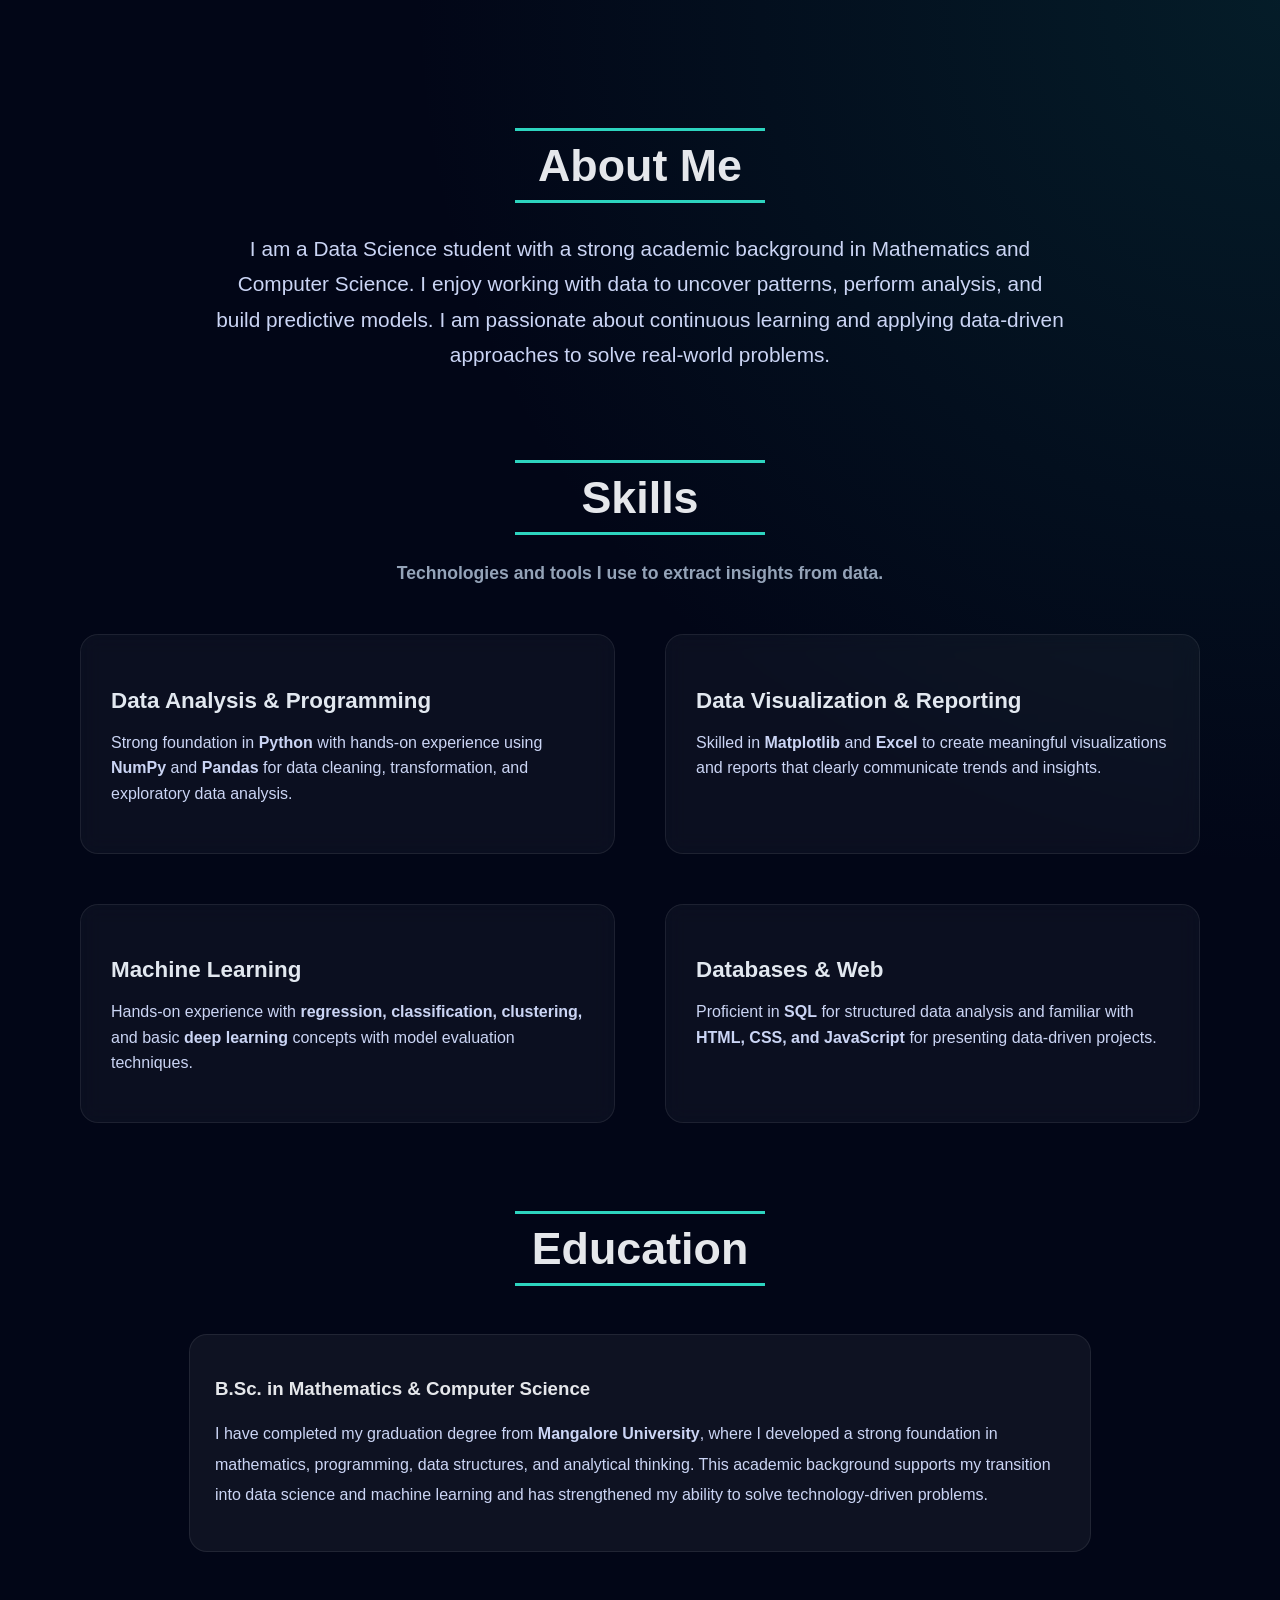
==== aboutme.html @ fe993539 "Fst step of adding file" ====
<!DOCTYPE html>
<html lang="en">
<head>
  <meta charset="UTF-8">
  <meta name ="Viewpost" content="width=device-width, initial-scaled=1.0">
  <title>About Me</title>

<style>
/* ===== Base ===== */
body {
      margin: 0;
      font-family: Arial, sans-serif;
      background:
        radial-gradient(circle at top right, #0f766e33, transparent 40%),
        #020617;
      color: #e5e7eb;
    }

    .profile {
      padding: 100px 80px;
      text-align: center;
    }

    .section {
      margin-bottom: 100px;
    }

    /* ===== Section Title ===== */
    .section-title {
      position: relative;
      font-size: 2.8rem;
      font-weight: 700;
      margin: 40px 0;
    }

    .section-title::before,
    .section-title::after {
      content: "";
      position: absolute;
      left: 50%;
      transform: translateX(-50%);
      width: 250px;
      height: 3px;
      background-color: #2dd4bf;
    }

    .section-title::before { top: -12px; }
    .section-title::after { bottom: -12px; }

    /* ===== About ===== */
    .profile-text {
      max-width: 850px;
      margin: 25px auto 0;
      font-size: 1.3rem;
      line-height: 1.7;
      color: #cbd5f5;
    }

    /* ===== Skills ===== */
    .subtitle {
      margin-top: 15px;
      font-size: 1.1rem;
      color: #94a3b8;
    }

    .skills-container {
      margin-top: 50px;
      display: grid;
      grid-template-columns: repeat(2, 1fr);
      gap: 50px;
    }

    .skill-card {
      background: rgba(255, 255, 255, 0.04);
      border-radius: 18px;
      padding: 30px;
      text-align: left;
      border: 1px solid rgba(255, 255, 255, 0.08);
      backdrop-filter: blur(10px);
      transition: 0.3s ease;
    }

    .skill-card:hover {
      transform: translateY(-10px);
      border-color: #2dd4bf;
      box-shadow: 0 20px 40px rgba(45, 212, 191, 0.15);
    }

    .skill-card h3 {
      margin-bottom: 15px;
      font-size: 1.4rem;
      color: #e2e8f0;
    }

    .skill-card p {
      font-size: 1rem;
      line-height: 1.6;
      color: #cbd5f5;
    }

    /* ===== Education ===== */
    .edu-card {
      max-width: 850px;
      margin: 60px auto 0;
      padding: 25px;
      text-align: left;
      background: rgba(255, 255, 255, 0.05);
      border-radius: 18px;
      border: 1px solid rgba(255, 255, 255, 0.08);
      transition: 0.3s ease;
    }

    .edu-card:hover {
      transform: translateY(-8px);
      border-color: #2dd4bf;
      box-shadow: 0 18px 35px rgba(45, 212, 191, 0.15);
    }

    .edu-card p {
      line-height: 1.9;
      color: #cbd5f5;
    }

    /* ===== Responsive ===== */
    @media (max-width: 768px) {
      .profile {
        padding: 70px 30px;
      }

      .skills-container {
        grid-template-columns: 1fr;
      }

      .section-title {
        font-size: 2.2rem;
      }
    }
  </style>
  
</head>
<body>
  <div class="profile">

    <!-- About -->
    <section class="section">
      <h2 class="section-title">About Me</h2>
      <p class="profile-text">
        I am a Data Science student with a strong academic background in Mathematics and Computer Science.
        I enjoy working with data to uncover patterns, perform analysis, and build predictive models.
        I am passionate about continuous learning and applying data-driven approaches to solve real-world problems.
      </p>
    </section>

    <!-- Skills -->
    <section class="section">
      <h2 class="section-title">Skills</h2>
      <p class="subtitle"><b>Technologies and tools I use to extract insights from data.</b></p>

      <div class="skills-container">
        <div class="skill-card">
          <h3>Data Analysis & Programming</h3>
          <p>
            Strong foundation in <b>Python</b> with hands-on experience using <b>NumPy</b> and
            <b>Pandas</b> for data cleaning, transformation, and exploratory data analysis.
          </p>
        </div>

        <div class="skill-card">
          <h3>Data Visualization & Reporting</h3>
          <p>
            Skilled in <b>Matplotlib</b> and <b>Excel</b> to create meaningful visualizations and reports that clearly communicate trends and insights.
          </p>
        </div>

        <div class="skill-card">
          <h3>Machine Learning</h3>
          <p>
            Hands-on experience with <b>regression, classification, clustering,</b> and basic <b>deep learning</b> concepts with model evaluation techniques.
          </p>
        </div>

        <div class="skill-card">
          <h3>Databases & Web</h3>
          <p>
            Proficient in <b>SQL</b> for structured data analysis and familiar with <b>HTML, CSS, and JavaScript</b> for presenting data-driven projects.
          </p>
        </div>
      </div>
    </section>

    <!-- Education -->
    <section class="section">
      <h2 class="section-title">Education</h2>
      <div class="edu-card">
        <h3>B.Sc. in Mathematics & Computer Science</h3>
        <p>
          I have completed my graduation degree from <b>Mangalore University</b>, where I developed a strong foundation in mathematics, programming, data structures, and analytical thinking. This academic background supports my transition into data science and machine learning and has strengthened my ability to solve technology-driven problems.
        </p>
      </div>
    </section>

  </div>
</body>
</html>
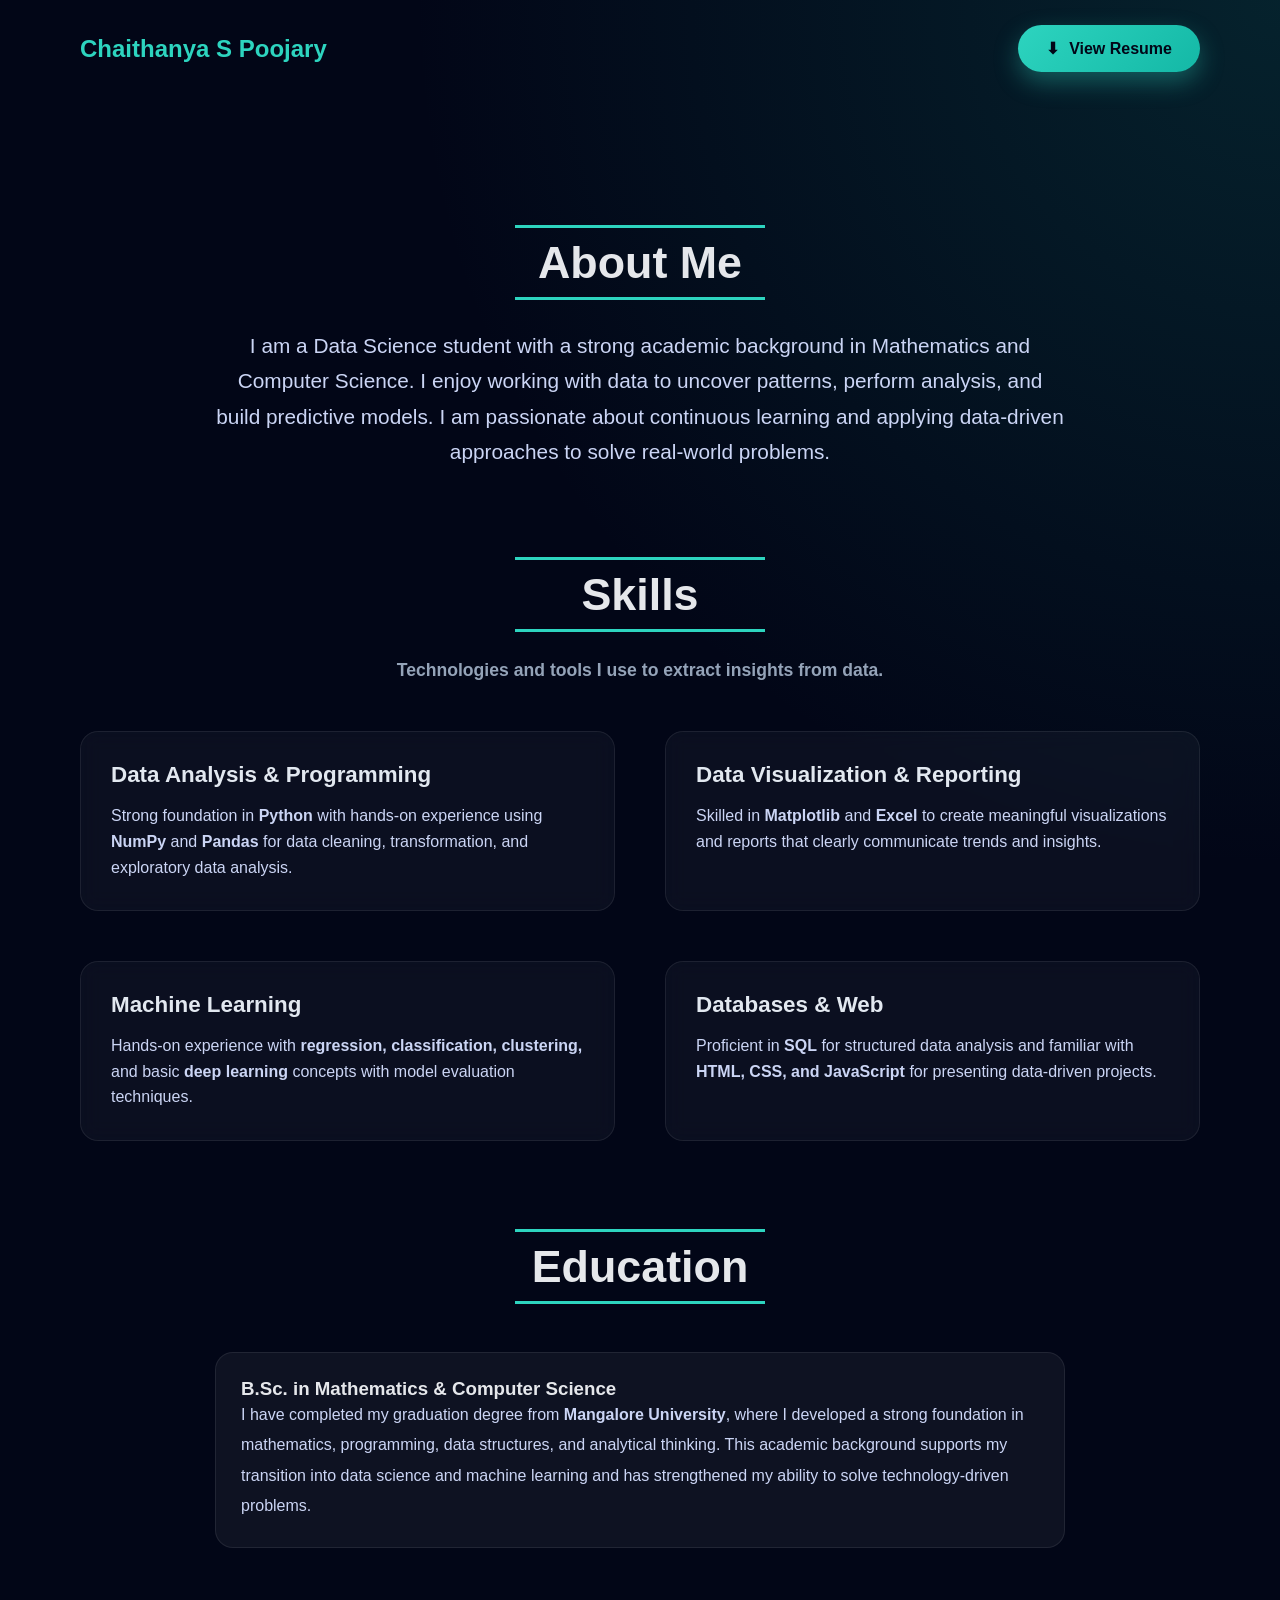
==== commit 8be46e2f: "Add header and resume link to multiple HTML pages" ====
--- a/aboutme.html
+++ b/aboutme.html
@@ -4,141 +4,22 @@
   <meta charset="UTF-8">
   <meta name ="Viewpost" content="width=device-width, initial-scaled=1.0">
   <title>About Me</title>
+  <link rel="stylesheet" href="./assets/css/about-styles.css">
+  <link rel="stylesheet" href="./assets/css/styles.css">
 
-<style>
-/* ===== Base ===== */
-body {
-      margin: 0;
-      font-family: Arial, sans-serif;
-      background:
-        radial-gradient(circle at top right, #0f766e33, transparent 40%),
-        #020617;
-      color: #e5e7eb;
-    }
-
-    .profile {
-      padding: 100px 80px;
-      text-align: center;
-    }
-
-    .section {
-      margin-bottom: 100px;
-    }
-
-    /* ===== Section Title ===== */
-    .section-title {
-      position: relative;
-      font-size: 2.8rem;
-      font-weight: 700;
-      margin: 40px 0;
-    }
-
-    .section-title::before,
-    .section-title::after {
-      content: "";
-      position: absolute;
-      left: 50%;
-      transform: translateX(-50%);
-      width: 250px;
-      height: 3px;
-      background-color: #2dd4bf;
-    }
-
-    .section-title::before { top: -12px; }
-    .section-title::after { bottom: -12px; }
-
-    /* ===== About ===== */
-    .profile-text {
-      max-width: 850px;
-      margin: 25px auto 0;
-      font-size: 1.3rem;
-      line-height: 1.7;
-      color: #cbd5f5;
-    }
-
-    /* ===== Skills ===== */
-    .subtitle {
-      margin-top: 15px;
-      font-size: 1.1rem;
-      color: #94a3b8;
-    }
-
-    .skills-container {
-      margin-top: 50px;
-      display: grid;
-      grid-template-columns: repeat(2, 1fr);
-      gap: 50px;
-    }
-
-    .skill-card {
-      background: rgba(255, 255, 255, 0.04);
-      border-radius: 18px;
-      padding: 30px;
-      text-align: left;
-      border: 1px solid rgba(255, 255, 255, 0.08);
-      backdrop-filter: blur(10px);
-      transition: 0.3s ease;
-    }
-
-    .skill-card:hover {
-      transform: translateY(-10px);
-      border-color: #2dd4bf;
-      box-shadow: 0 20px 40px rgba(45, 212, 191, 0.15);
-    }
-
-    .skill-card h3 {
-      margin-bottom: 15px;
-      font-size: 1.4rem;
-      color: #e2e8f0;
-    }
-
-    .skill-card p {
-      font-size: 1rem;
-      line-height: 1.6;
-      color: #cbd5f5;
-    }
-
-    /* ===== Education ===== */
-    .edu-card {
-      max-width: 850px;
-      margin: 60px auto 0;
-      padding: 25px;
-      text-align: left;
-      background: rgba(255, 255, 255, 0.05);
-      border-radius: 18px;
-      border: 1px solid rgba(255, 255, 255, 0.08);
-      transition: 0.3s ease;
-    }
-
-    .edu-card:hover {
-      transform: translateY(-8px);
-      border-color: #2dd4bf;
-      box-shadow: 0 18px 35px rgba(45, 212, 191, 0.15);
-    }
-
-    .edu-card p {
-      line-height: 1.9;
-      color: #cbd5f5;
-    }
-
-    /* ===== Responsive ===== */
-    @media (max-width: 768px) {
-      .profile {
-        padding: 70px 30px;
-      }
-
-      .skills-container {
-        grid-template-columns: 1fr;
-      }
-
-      .section-title {
-        font-size: 2.2rem;
-      }
-    }
-  </style>
-  
 </head>
 <body>
+    <header class="navbar ">
+    <h2 class="logo ">Chaithanya S Poojary</h2>
+    <a class="resume-btn"
+    href="https://chaithanya.chethanspoojary.com/wp-content/uploads/2026/02/Chaithanya_S_Resume.pdf"
+    target="_blank"
+    title="Resume">
+    <span class="icon">⬇</span>
+    View Resume
+  </a>
+  </header>
+
   <div class="profile">
 
     <!-- About -->
--- a/assets/css/about-styles.css
+++ b/assets/css/about-styles.css
@@ -0,0 +1,130 @@
+
+/* ===== Base ===== */
+body {
+      margin: 0;
+      font-family: Arial, sans-serif;
+      background:
+        radial-gradient(circle at top right, #0f766e33, transparent 40%),
+        #020617;
+      color: #e5e7eb;
+    }
+
+    .profile {
+      padding: 100px 80px;
+      text-align: center;
+    }
+
+    .section {
+      margin-bottom: 100px;
+    }
+
+    /* ===== Section Title ===== */
+    .section-title {
+      position: relative;
+      font-size: 2.8rem;
+      font-weight: 700;
+      margin: 40px 0;
+    }
+
+    .section-title::before,
+    .section-title::after {
+      content: "";
+      position: absolute;
+      left: 50%;
+      transform: translateX(-50%);
+      width: 250px;
+      height: 3px;
+      background-color: #2dd4bf;
+    }
+
+    .section-title::before { top: -12px; }
+    .section-title::after { bottom: -12px; }
+
+    /* ===== About ===== */
+    .profile-text {
+      max-width: 850px;
+      margin: 25px auto 0;
+      font-size: 1.3rem;
+      line-height: 1.7;
+      color: #cbd5f5;
+    }
+
+    /* ===== Skills ===== */
+    .subtitle {
+      margin-top: 15px;
+      font-size: 1.1rem;
+      color: #94a3b8;
+    }
+
+    .skills-container {
+      margin-top: 50px;
+      display: grid;
+      grid-template-columns: repeat(2, 1fr);
+      gap: 50px;
+    }
+
+    .skill-card {
+      background: rgba(255, 255, 255, 0.04);
+      border-radius: 18px;
+      padding: 30px;
+      text-align: left;
+      border: 1px solid rgba(255, 255, 255, 0.08);
+      backdrop-filter: blur(10px);
+      transition: 0.3s ease;
+    }
+
+    .skill-card:hover {
+      transform: translateY(-10px);
+      border-color: #2dd4bf;
+      box-shadow: 0 20px 40px rgba(45, 212, 191, 0.15);
+    }
+
+    .skill-card h3 {
+      margin-bottom: 15px;
+      font-size: 1.4rem;
+      color: #e2e8f0;
+    }
+
+    .skill-card p {
+      font-size: 1rem;
+      line-height: 1.6;
+      color: #cbd5f5;
+    }
+
+    /* ===== Education ===== */
+    .edu-card {
+      max-width: 850px;
+      margin: 60px auto 0;
+      padding: 25px;
+      text-align: left;
+      background: rgba(255, 255, 255, 0.05);
+      border-radius: 18px;
+      border: 1px solid rgba(255, 255, 255, 0.08);
+      transition: 0.3s ease;
+    }
+
+    .edu-card:hover {
+      transform: translateY(-8px);
+      border-color: #2dd4bf;
+      box-shadow: 0 18px 35px rgba(45, 212, 191, 0.15);
+    }
+
+    .edu-card p {
+      line-height: 1.9;
+      color: #cbd5f5;
+    }
+
+    /* ===== Responsive ===== */
+    @media (max-width: 768px) {
+      .profile {
+        padding: 70px 30px;
+      }
+
+      .skills-container {
+        grid-template-columns: 1fr;
+      }
+
+      .section-title {
+        font-size: 2.2rem;
+      }
+    }
--- a/assets/css/styles.css
+++ b/assets/css/styles.css
@@ -0,0 +1,72 @@
+*{margin:0;padding:0;box-sizing:border-box;font-family:"Segoe UI",sans-serif}
+
+body{
+  min-height:100vh;color:#e5e7eb;
+  background:radial-gradient(circle at top right,#0f766e40,transparent 40%),#020617
+}
+
+/* Navbar */
+.navbar{
+  display:flex;justify-content:space-between;align-items:center;
+  padding:25px 80px
+}
+.logo{color:#2dd4bf}
+
+/* Resume button */
+.resume-btn{
+  display:flex;align-items:center;gap:10px;
+  padding:14px 28px;border-radius:999px;
+  background:linear-gradient(135deg,#2dd4bf,#14b8a6);
+  color:#020617;font-weight:600;text-decoration:none;
+  box-shadow:0 10px 25px #2dd4bf59;transition:.3s
+}
+.resume-btn:hover{
+  transform:translateY(-3px);
+  box-shadow:0 18px 35px #2dd4bf80
+}
+
+/* Hero */
+.hero{
+  height:calc(100vh - 80px);
+  display:flex;flex-direction:column;
+  justify-content:center;align-items:center;
+  text-align:center;padding:0 20px
+}
+.tagline{letter-spacing:3px;color:#94a3b8;margin-bottom:15px}
+
+.hero h1{font-size:3.5rem;line-height:1.2}
+.hero h1 span{color:#2dd4bf}
+
+.description{
+  max-width:700px;margin:25px 0;
+  color:#cbd5f5;line-height:1.6
+}
+
+/* Icons */
+.icon-row{display:flex;gap:16px}
+.icon-box{
+  width:56px;height:56px;border-radius:14px;
+  background:#ffffff0f;border:1px solid #ffffff1f;
+  display:flex;align-items:center;justify-content:center;
+  backdrop-filter:blur(10px);transition:.3s
+}
+.icon-box img{
+  width:70%;height:70%;object-fit:contain;
+  background:#fff;padding:6px;border-radius:10px
+}
+.icon-box:hover{
+  transform:translateY(-5px);
+  border-color:#2dd4bf;
+  box-shadow:0 15px 30px #2dd4bf40
+}
+
+/* Buttons */
+.buttons{display:flex;gap:18px;flex-wrap:wrap;justify-content:center}
+button{
+  padding:10px 18px;border:2px solid #000;
+  background:#fff;border-radius:12px;
+  cursor:pointer;transition:.3s
+}
+button:hover{
+  background:#2dd4bf;color:#020617;transform:scale(1.1)
+}
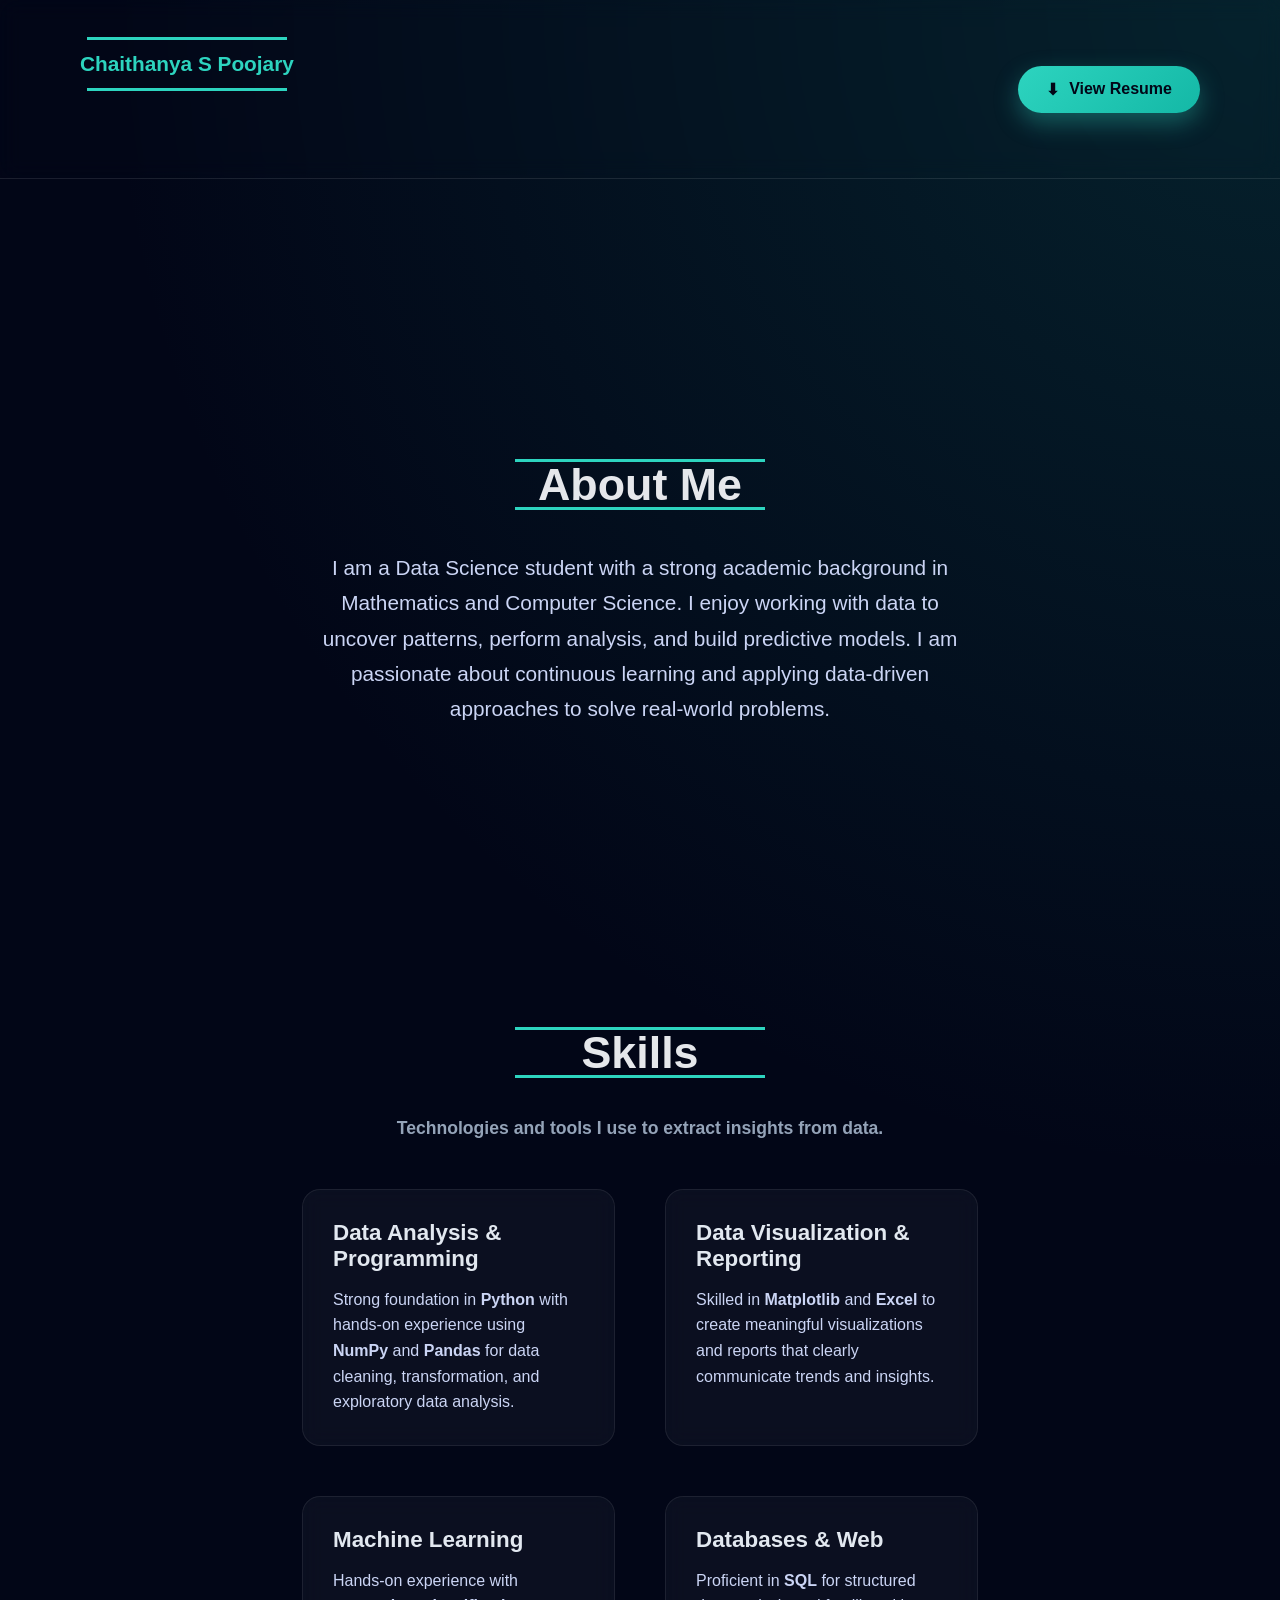
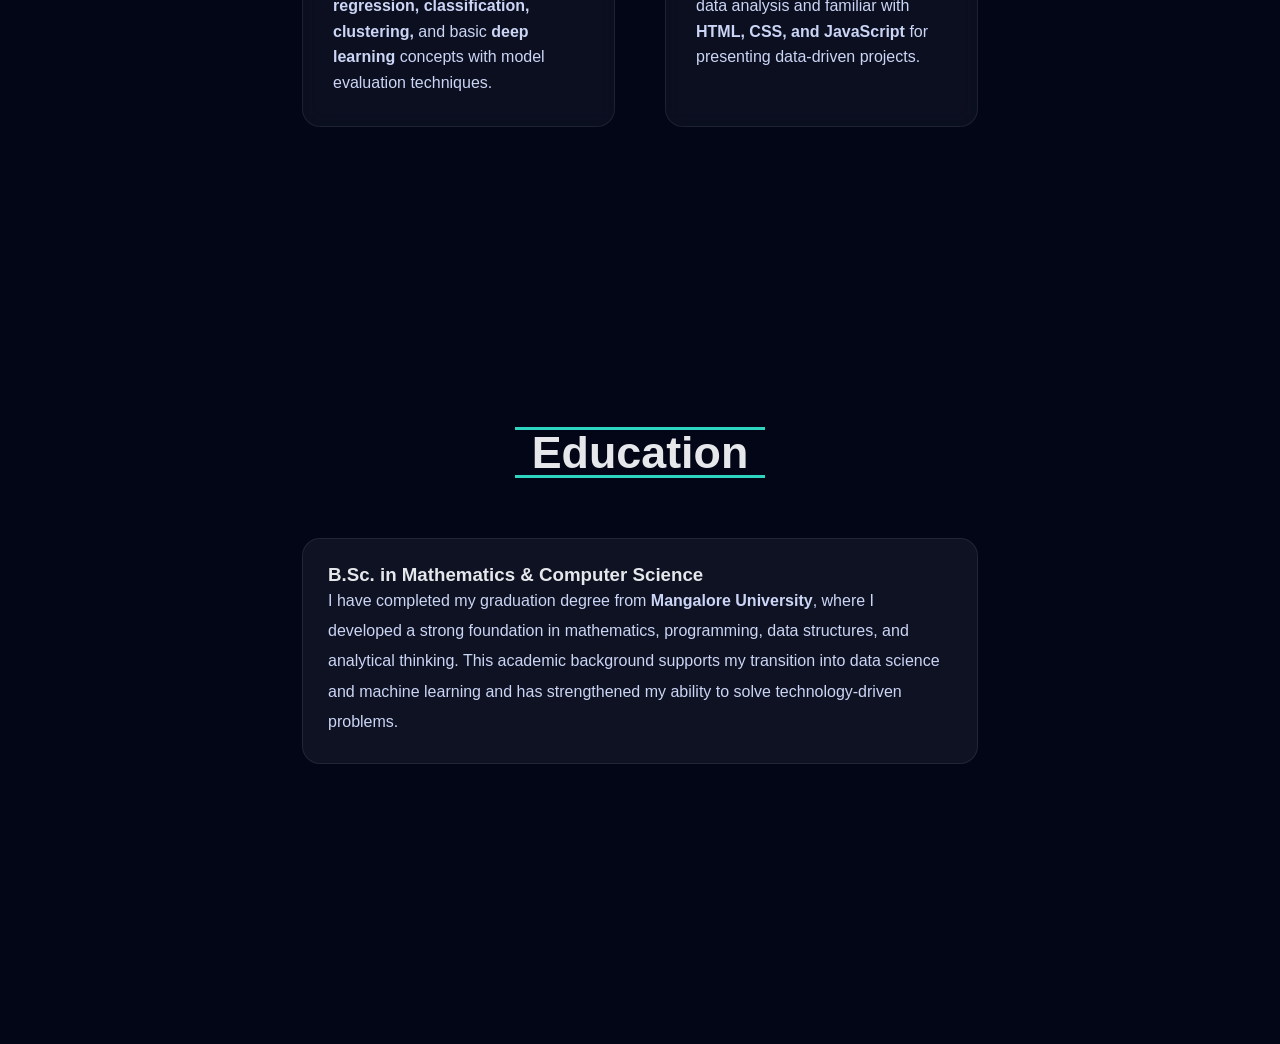
==== commit 42f5af6a: "Fixing file" ====
--- a/aboutme.html
+++ b/aboutme.html
@@ -2,15 +2,14 @@
 <html lang="en">
 <head>
   <meta charset="UTF-8">
-  <meta name ="Viewpost" content="width=device-width, initial-scaled=1.0">
+  <meta name="viewport" content="width=device-width, initial-scale=1.0">
   <title>About Me</title>
-  <link rel="stylesheet" href="./assets/css/about-styles.css">
-  <link rel="stylesheet" href="./assets/css/styles.css">
+  <link rel="stylesheet" href="./assets/css/main.css">
 
 </head>
 <body>
-    <header class="navbar ">
-    <h2 class="logo ">Chaithanya S Poojary</h2>
+    <header class="navbar">
+    <h2 class="logo">Chaithanya S Poojary</h2>
     <a class="resume-btn"
     href="https://chaithanya.chethanspoojary.com/wp-content/uploads/2026/02/Chaithanya_S_Resume.pdf"
     target="_blank"
--- a/assets/css/main.css
+++ b/assets/css/main.css
@@ -0,0 +1,535 @@
+/* ===== Global Styles ===== */
+* {
+  margin: 0;
+  padding: 0;
+  box-sizing: border-box;
+  font-family: "Segoe UI", Arial, sans-serif;
+}
+
+body {
+  min-height: 100vh;
+  color: #e5e7eb;
+  background: radial-gradient(circle at top right, #0f766e40, transparent 40%), #020617;
+}
+
+/* ===== Navbar ===== */
+.navbar {
+  display: flex;
+  justify-content: space-between;
+  align-items: center;
+  padding: 25px 80px;
+  border-bottom: 1px solid rgba(255, 255, 255, 0.1);
+  backdrop-filter: blur(10px);
+}
+
+.logo {
+  color: #2dd4bf;
+  font-size: 1.3rem;
+  font-weight: 600;
+}
+
+.logo a {
+  text-decoration: none;
+  color: #2dd4bf;
+}
+
+/* Resume Button */
+.resume-btn {
+  display: flex;
+  align-items: center;
+  gap: 10px;
+  padding: 14px 28px;
+  border-radius: 999px;
+  background: linear-gradient(135deg, #2dd4bf, #14b8a6);
+  color: #020617;
+  font-weight: 600;
+  text-decoration: none;
+  box-shadow: 0 10px 25px rgba(45, 212, 191, 0.35);
+  transition: 0.3s ease;
+}
+
+.resume-btn:hover {
+  transform: translateY(-3px);
+  box-shadow: 0 18px 35px rgba(45, 212, 191, 0.8);
+}
+
+/* ===== Hero Section ===== */
+.hero {
+  height: calc(100vh - 80px);
+  display: flex;
+  flex-direction: column;
+  justify-content: center;
+  align-items: center;
+  text-align: center;
+  padding: 0 20px;
+}
+
+.tagline {
+  letter-spacing: 3px;
+  color: #94a3b8;
+  margin-bottom: 15px;
+  font-size: 0.95rem;
+}
+
+.hero h1 {
+  font-size: 3.5rem;
+  line-height: 1.2;
+  margin: 20px 0;
+}
+
+.hero h1 span {
+  color: #2dd4bf;
+}
+
+.description {
+  max-width: 700px;
+  margin: 25px 0;
+  color: #cbd5f5;
+  line-height: 1.6;
+  font-size: 1.1rem;
+}
+
+/* ===== Icons Row ===== */
+.icon-row {
+  display: flex;
+  gap: 16px;
+  justify-content: center;
+  margin: 30px 0;
+  flex-wrap: wrap;
+}
+
+.icon-box {
+  width: 56px;
+  height: 56px;
+  border-radius: 14px;
+  background: rgba(255, 255, 255, 0.06);
+  border: 1px solid rgba(255, 255, 255, 0.1f);
+  display: flex;
+  align-items: center;
+  justify-content: center;
+  backdrop-filter: blur(10px);
+  transition: 0.3s ease;
+  cursor: pointer;
+}
+
+.icon-box img {
+  width: 70%;
+  height: 70%;
+  object-fit: contain;
+}
+
+.icon-box:hover {
+  transform: translateY(-5px);
+  border-color: #2dd4bf;
+  box-shadow: 0 15px 30px rgba(45, 212, 191, 0.4);
+}
+
+/* ===== Buttons ===== */
+.buttons {
+  display: flex;
+  gap: 18px;
+  flex-wrap: wrap;
+  justify-content: center;
+  margin-top: 40px;
+}
+
+.buttons a {
+  text-decoration: none;
+}
+
+button {
+  padding: 12px 24px;
+  border: 2px solid #2dd4bf;
+  background: transparent;
+  color: #2dd4bf;
+  border-radius: 12px;
+  cursor: pointer;
+  font-weight: 600;
+  transition: 0.3s ease;
+  font-size: 1rem;
+}
+
+button:hover {
+  background: #2dd4bf;
+  color: #020617;
+  transform: scale(1.05);
+}
+
+/* ===== Profile Section ===== */
+.profile {
+  padding: 100px 80px;
+  text-align: center;
+}
+
+.section {
+  margin-bottom: 100px;
+}
+
+/* ===== Section Title ===== */
+.section-title {
+  position: relative;
+  font-size: 2.8rem;
+  font-weight: 700;
+  margin: 40px 0;
+  color: #e5e7eb;
+}
+
+.section-title::before,
+.section-title::after {
+  content: "";
+  position: absolute;
+  left: 50%;
+  transform: translateX(-50%);
+  width: 250px;
+  height: 3px;
+  background-color: #2dd4bf;
+}
+
+.section-title::before {
+  top: -12px;
+}
+
+.section-title::after {
+  bottom: -12px;
+}
+
+h2 {
+  text-align: center;
+  font-size: 2rem;
+  margin-bottom: 50px;
+  position: relative;
+  color: #e5e7eb;
+}
+
+h2::before,
+h2::after {
+  content: "";
+  display: block;
+  width: 200px;
+  height: 3px;
+  background: #2dd4bf;
+  margin: 12px auto;
+}
+
+h1 {
+  text-align: center;
+  font-size: 2rem;
+  margin-bottom: 50px;
+  position: relative;
+  color: #e5e7eb;
+}
+
+h1::before,
+h1::after {
+  content: "";
+  display: block;
+  width: 250px;
+  height: 3px;
+  background: #2dd4bf;
+  margin: 12px auto;
+}
+
+/* ===== Profile Text ===== */
+.profile-text {
+  max-width: 850px;
+  margin: 25px auto 0;
+  font-size: 1.3rem;
+  line-height: 1.7;
+  color: #cbd5f5;
+}
+
+/* ===== Skills ===== */
+.subtitle {
+  margin-top: 15px;
+  font-size: 1.1rem;
+  color: #94a3b8;
+}
+
+.skills-container {
+  margin-top: 50px;
+  display: grid;
+  grid-template-columns: repeat(2, 1fr);
+  gap: 50px;
+}
+
+.skill-card {
+  background: rgba(255, 255, 255, 0.04);
+  border-radius: 18px;
+  padding: 30px;
+  text-align: left;
+  border: 1px solid rgba(255, 255, 255, 0.08);
+  backdrop-filter: blur(10px);
+  transition: 0.3s ease;
+}
+
+.skill-card:hover {
+  transform: translateY(-10px);
+  border-color: #2dd4bf;
+  box-shadow: 0 20px 40px rgba(45, 212, 191, 0.15);
+}
+
+.skill-card h3 {
+  margin-bottom: 15px;
+  font-size: 1.4rem;
+  color: #e2e8f0;
+}
+
+.skill-card p {
+  font-size: 1rem;
+  line-height: 1.6;
+  color: #cbd5f5;
+}
+
+/* ===== Education ===== */
+.edu-card {
+  max-width: 850px;
+  margin: 60px auto 0;
+  padding: 25px;
+  text-align: left;
+  background: rgba(255, 255, 255, 0.05);
+  border-radius: 18px;
+  border: 1px solid rgba(255, 255, 255, 0.08);
+  transition: 0.3s ease;
+}
+
+.edu-card:hover {
+  transform: translateY(-8px);
+  border-color: #2dd4bf;
+  box-shadow: 0 18px 35px rgba(45, 212, 191, 0.15);
+}
+
+.edu-card p {
+  line-height: 1.9;
+  color: #cbd5f5;
+}
+
+/* ===== Certification Section ===== */
+section {
+  max-width: 900px;
+  margin: 60px auto;
+  padding: 20px;
+}
+
+.card {
+  display: flex;
+  gap: 25px;
+  align-items: center;
+  background: rgba(255, 255, 255, 0.08);
+  padding: 20px;
+  border-radius: 14px;
+  margin-bottom: 30px;
+  transition: 0.3s ease;
+  border: 1px solid rgba(255, 255, 255, 0.1);
+}
+
+.card:hover {
+  transform: translateY(-6px);
+  box-shadow: 0 12px 30px rgba(0, 0, 0, 0.3);
+  border-color: #2dd4bf;
+}
+
+.card img {
+  width: 260px;
+  height: 160px;
+  object-fit: cover;
+  border-radius: 12px;
+  border: 2px solid #2dd4bf;
+  flex-shrink: 0;
+}
+
+.card h3 {
+  color: #2dd4bf;
+  margin: 0 0 8px;
+  font-size: 1.2rem;
+}
+
+.card p {
+  margin: 0 0 5px;
+  opacity: 0.9;
+  color: #cbd5f5;
+}
+
+.card span {
+  font-size: 14px;
+  opacity: 0.7;
+  color: #94a3b8;
+}
+
+/* ===== Experience Section ===== */
+section {
+  padding: 80px 10%;
+}
+
+.meta {
+  font-size: 0.95rem;
+  color: #94a3b8;
+  margin-bottom: 15px;
+}
+
+ul {
+  padding-left: 18px;
+}
+
+li {
+  margin-bottom: 10px;
+  line-height: 1.7;
+  color: #cbd5f5;
+}
+
+/* ===== Projects Grid ===== */
+.grid {
+  display: grid;
+  grid-template-columns: repeat(auto-fit, minmax(280px, 1fr));
+  gap: 24px;
+  max-width: 1200px;
+  margin: 40px auto;
+  padding: 20px;
+}
+
+.grid .card {
+  display: flex;
+  flex-direction: column;
+  background: rgba(15, 26, 47, 0.5);
+  padding: 24px;
+  border-radius: 16px;
+  border: 1px solid rgba(255, 255, 255, 0.08);
+  transition: 0.3s ease;
+  gap: 0;
+  align-items: stretch;
+}
+
+.grid .card:hover {
+  transform: translateY(-8px);
+  border-color: #2dd4bf;
+  box-shadow: 0 18px 35px rgba(45, 212, 191, 0.15);
+}
+
+.grid .card h3 {
+  margin-bottom: 12px;
+  font-size: 18px;
+  color: #e2e8f0;
+}
+
+.grid .card p {
+  font-size: 14px;
+  line-height: 1.6;
+  opacity: 0.85;
+  margin-bottom: 20px;
+  color: #cbd5f5;
+}
+
+.grid .card a {
+  display: inline-block;
+  padding: 10px 16px;
+  border-radius: 10px;
+  border: 1px solid rgba(255, 255, 255, 0.3);
+  color: #fff;
+  text-decoration: none;
+  font-size: 14px;
+  transition: 0.3s ease;
+  background: transparent;
+}
+
+.grid .card a:hover {
+  background: #1f6feb;
+  border-color: #1f6feb;
+}
+
+/* ===== Responsive Design ===== */
+@media (max-width: 768px) {
+  .navbar {
+    padding: 20px 30px;
+    flex-direction: column;
+    gap: 15px;
+  }
+
+  .profile {
+    padding: 70px 30px;
+  }
+
+  .skills-container {
+    grid-template-columns: 1fr;
+  }
+
+  .section-title {
+    font-size: 2.2rem;
+  }
+
+  .hero h1 {
+    font-size: 2.5rem;
+  }
+
+  .hero {
+    height: auto;
+    padding: 50px 20px;
+    min-height: calc(100vh - 60px);
+  }
+
+  .card {
+    flex-direction: column;
+    text-align: center;
+  }
+
+  .card img {
+    width: 100%;
+    max-width: 320px;
+    height: 180px;
+  }
+
+  section {
+    padding: 60px 30px;
+  }
+
+  .grid {
+    grid-template-columns: 1fr;
+  }
+
+  .buttons {
+    flex-direction: column;
+    align-items: center;
+  }
+
+  button {
+    width: 100%;
+    max-width: 200px;
+  }
+}
+
+@media (max-width: 480px) {
+  .navbar {
+    padding: 15px 20px;
+  }
+
+  .logo {
+    font-size: 1rem;
+  }
+
+  .hero h1 {
+    font-size: 1.8rem;
+  }
+
+  .profile {
+    padding: 50px 20px;
+  }
+
+  .section-title {
+    font-size: 1.8rem;
+  }
+
+  .skills-container {
+    gap: 20px;
+  }
+
+  .skill-card {
+    padding: 20px;
+  }
+
+  .card {
+    padding: 15px;
+  }
+
+  .card img {
+    width: 100%;
+    height: 150px;
+  }
+}
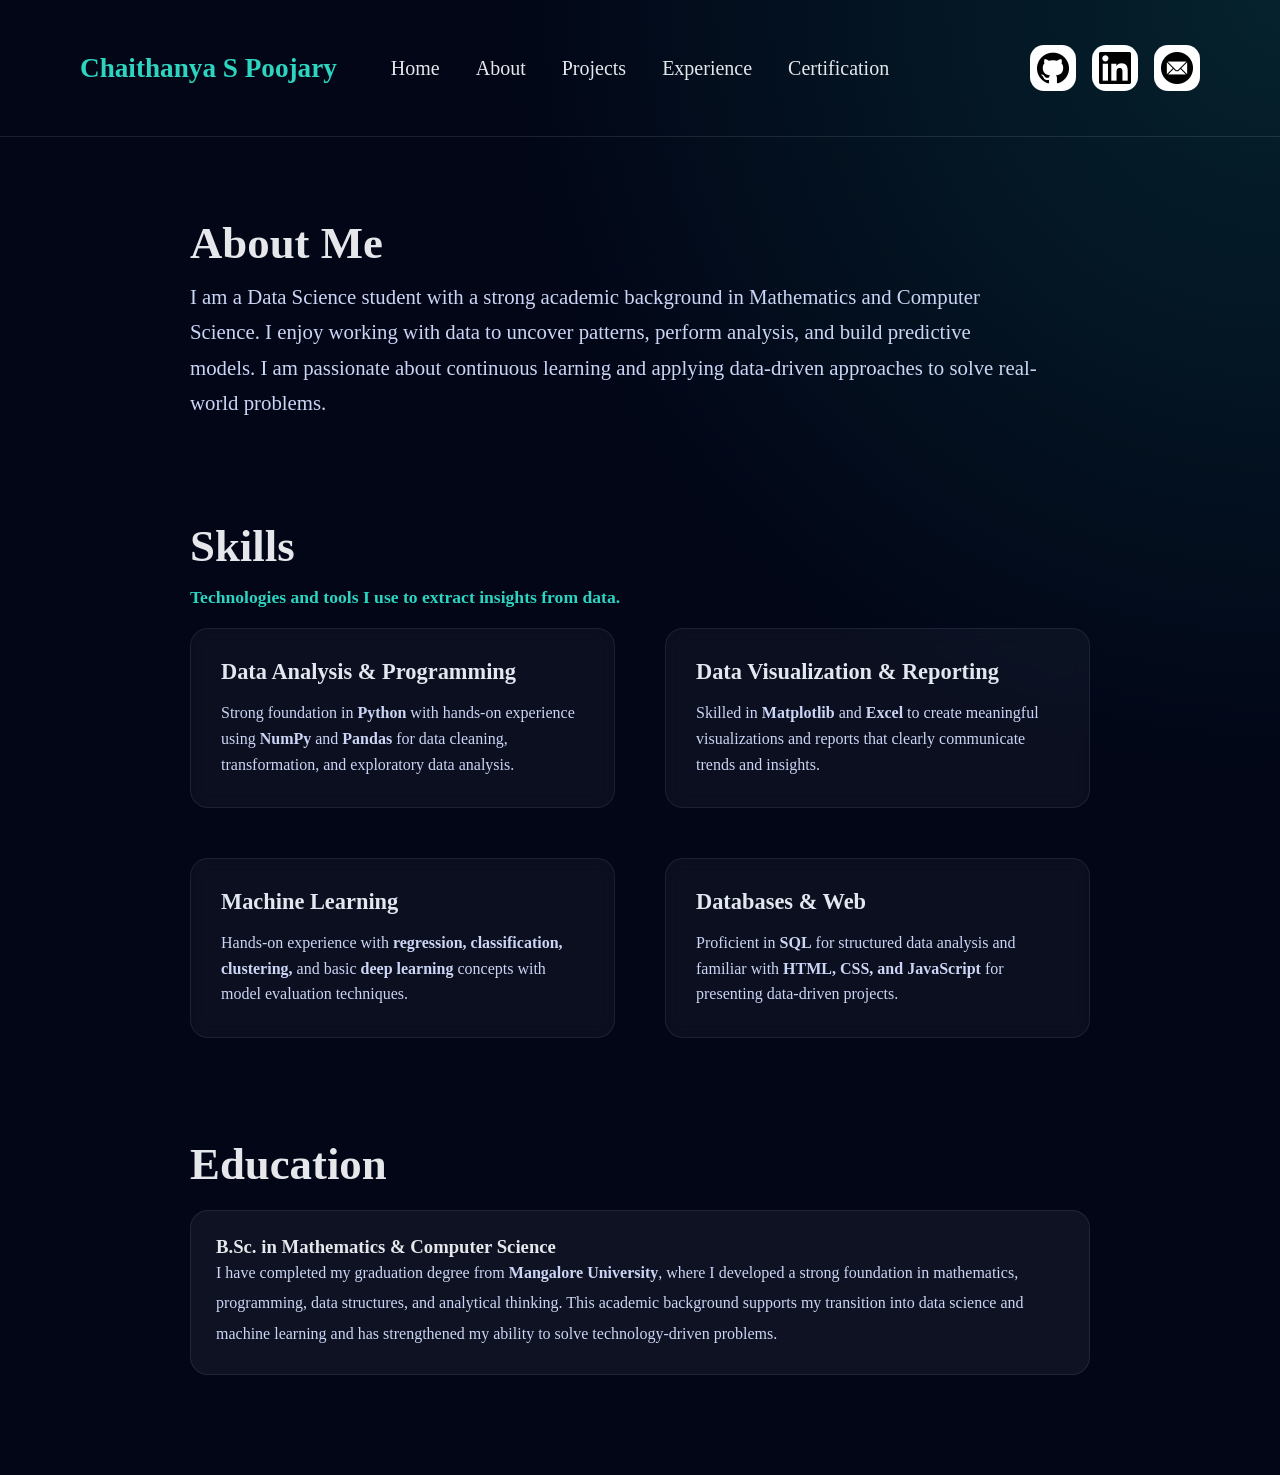
==== commit 58e30f62: "After bugfixing" ====
--- a/aboutme.html
+++ b/aboutme.html
@@ -9,14 +9,32 @@
 </head>
 <body>
     <header class="navbar">
-    <h2 class="logo">Chaithanya S Poojary</h2>
-    <a class="resume-btn"
-    href="https://chaithanya.chethanspoojary.com/wp-content/uploads/2026/02/Chaithanya_S_Resume.pdf"
-    target="_blank"
-    title="Resume">
-    <span class="icon">⬇</span>
-    View Resume
-  </a>
+    <h2 class="logo"><a href="index.html">Chaithanya S Poojary</a></h2>
+    
+    <nav class="header-nav">
+      <a href="./index.html" class="active">Home</a>
+      <a href="./aboutme.html">About</a>
+      <a href="./project.html">Projects</a>
+      <a href="./experience.html">Experience</a>
+      <a href="./certifiction.html">Certification</a>
+    </nav>
+
+    <div class="icon-row">
+      <!-- GitHub -->
+      <a href="https://github.com/cspoojary" target="_blank" class="icon-box" title="GitHub">
+        <img src="assets/images/github.png" alt="GitHub">
+      </a>
+
+      <!-- LinkedIn -->
+      <a href="https://www.linkedin.com/in/chaithanya-s-poojary05/" target="_blank" class="icon-box" title="LinkedIn">
+        <img src="assets/images/linkedin-logo.png" alt="LinkedIn">
+      </a>
+
+      <!-- Gmail -->
+      <a href="mailto:chaithanyaspoojary05@gmail.com" class="icon-box" title="Email">
+        <img src="assets/images/email.png" alt="Email">
+      </a>
+    </div>
   </header>
 
   <div class="profile">
--- a/assets/css/main.css
+++ b/assets/css/main.css
@@ -1,36 +1,120 @@
 /* ===== Global Styles ===== */
+
 * {
   margin: 0;
   padding: 0;
-  box-sizing: border-box;
-  font-family: "Segoe UI", Arial, sans-serif;
+  font-family: 'Times New Roman', Times, serif;
 }
 
 body {
-  min-height: 100vh;
+  min-height: 70vh;
   color: #e5e7eb;
   background: radial-gradient(circle at top right, #0f766e40, transparent 40%), #020617;
 }
 
-/* ===== Navbar ===== */
+/* ===== Header part ===== */
+.logo {
+  color: #2dd4bf;
+  font-size: 1.7rem;
+  font-weight: bolder;
+  font-family: 'Times New Roman', Times, serif;;
+}
+
+.logo a {
+  color: #2dd4bf;
+  text-decoration: none;
+}
+
 .navbar {
   display: flex;
   justify-content: space-between;
   align-items: center;
   padding: 25px 80px;
   border-bottom: 1px solid rgba(255, 255, 255, 0.1);
-  backdrop-filter: blur(10px);
-}
-
-.logo {
+}
+
+.header-nav {
+    display: flex;
+    gap: 36px;
+    position: absolute;
+    left: 50%;
+    transform: translateX(-50%);
+  }
+
+  .header-nav a {
+    font-size: 1.25rem;
+    color: var(--ink);
+    text-decoration: none;
+  }
+
+  /* ===== Icons Row ===== */
+  .icon-row {
+    display: flex;
+    gap: 16px;
+    justify-content: center;
+    margin: 20px 0;
+    flex-wrap: wrap;
+  }
+
+  .icon-box {
+    width: 46px;
+    height: 46px;
+    border-radius: 14px;
+    background: white;
+    border: 1px solid rgba(255, 255, 255, 0.1f);
+    display: flex;
+    align-items: center;
+    justify-content: center;
+    backdrop-filter: blur(10px);
+    transition: 0.3s ease;
+    cursor: pointer;
+  }
+
+  .icon-box img {
+    width: 70%;
+    height: 70%;
+    object-fit: contain;
+  }
+
+  .icon-box:hover {
+    transform: translateY(-5px);
+    border-color: #2dd4bf;
+    box-shadow: 0 15px 30px rgba(45, 212, 191, 0.4);
+  }
+
+
+/* ===== Hero Section ===== */
+.hero {
+  display: flex;
+  flex-direction: column;
+  align-items: center;
+  text-align: center;
+  
+}
+
+.tagline {
+  letter-spacing: 3px;
+  color: #94a3b8;
+  margin-bottom: 15px;
+  font-size: 0.95rem;
+}
+
+.hero h1 {
+  font-size: 3.5rem;
+  line-height: 1.2;
+  margin: 20px 0;
+}
+
+.hero h1 span {
   color: #2dd4bf;
-  font-size: 1.3rem;
-  font-weight: 600;
-}
-
-.logo a {
-  text-decoration: none;
-  color: #2dd4bf;
+}
+
+.description {
+  max-width: 700px;
+  margin: 25px 0;
+  color: #cbd5f5;
+  line-height: 1.6;
+  font-size: 1.1rem;
 }
 
 /* Resume Button */
@@ -40,12 +124,11 @@
   gap: 10px;
   padding: 14px 28px;
   border-radius: 999px;
-  background: linear-gradient(135deg, #2dd4bf, #14b8a6);
+  background: linear-gradient(135deg, #2dd4bf);
   color: #020617;
   font-weight: 600;
   text-decoration: none;
   box-shadow: 0 10px 25px rgba(45, 212, 191, 0.35);
-  transition: 0.3s ease;
 }
 
 .resume-btn:hover {
@@ -53,186 +136,24 @@
   box-shadow: 0 18px 35px rgba(45, 212, 191, 0.8);
 }
 
-/* ===== Hero Section ===== */
-.hero {
-  height: calc(100vh - 80px);
-  display: flex;
-  flex-direction: column;
-  justify-content: center;
-  align-items: center;
-  text-align: center;
-  padding: 0 20px;
-}
-
-.tagline {
-  letter-spacing: 3px;
-  color: #94a3b8;
-  margin-bottom: 15px;
-  font-size: 0.95rem;
-}
-
-.hero h1 {
-  font-size: 3.5rem;
-  line-height: 1.2;
-  margin: 20px 0;
-}
-
-.hero h1 span {
-  color: #2dd4bf;
-}
-
-.description {
-  max-width: 700px;
-  margin: 25px 0;
-  color: #cbd5f5;
-  line-height: 1.6;
-  font-size: 1.1rem;
-}
-
-/* ===== Icons Row ===== */
-.icon-row {
-  display: flex;
-  gap: 16px;
-  justify-content: center;
-  margin: 30px 0;
-  flex-wrap: wrap;
-}
-
-.icon-box {
-  width: 56px;
-  height: 56px;
-  border-radius: 14px;
-  background: rgba(255, 255, 255, 0.06);
-  border: 1px solid rgba(255, 255, 255, 0.1f);
-  display: flex;
-  align-items: center;
-  justify-content: center;
-  backdrop-filter: blur(10px);
-  transition: 0.3s ease;
-  cursor: pointer;
-}
-
-.icon-box img {
-  width: 70%;
-  height: 70%;
-  object-fit: contain;
-}
-
-.icon-box:hover {
-  transform: translateY(-5px);
-  border-color: #2dd4bf;
-  box-shadow: 0 15px 30px rgba(45, 212, 191, 0.4);
-}
-
-/* ===== Buttons ===== */
-.buttons {
-  display: flex;
-  gap: 18px;
-  flex-wrap: wrap;
-  justify-content: center;
-  margin-top: 40px;
-}
-
-.buttons a {
-  text-decoration: none;
-}
-
-button {
-  padding: 12px 24px;
-  border: 2px solid #2dd4bf;
-  background: transparent;
-  color: #2dd4bf;
-  border-radius: 12px;
-  cursor: pointer;
-  font-weight: 600;
-  transition: 0.3s ease;
-  font-size: 1rem;
-}
-
-button:hover {
-  background: #2dd4bf;
-  color: #020617;
-  transform: scale(1.05);
-}
-
 /* ===== Profile Section ===== */
-.profile {
-  padding: 100px 80px;
-  text-align: center;
-}
 
 .section {
-  margin-bottom: 100px;
+  max-width: 900px;
+  margin: 60px auto;
+  padding: 20px;
 }
 
 /* ===== Section Title ===== */
 .section-title {
-  position: relative;
+  color: #e5e7eb;
+  margin: 0 0 10px;
   font-size: 2.8rem;
-  font-weight: 700;
-  margin: 40px 0;
-  color: #e5e7eb;
-}
-
-.section-title::before,
-.section-title::after {
-  content: "";
-  position: absolute;
-  left: 50%;
-  transform: translateX(-50%);
-  width: 250px;
-  height: 3px;
-  background-color: #2dd4bf;
-}
-
-.section-title::before {
-  top: -12px;
-}
-
-.section-title::after {
-  bottom: -12px;
-}
-
-h2 {
-  text-align: center;
-  font-size: 2rem;
-  margin-bottom: 50px;
-  position: relative;
-  color: #e5e7eb;
-}
-
-h2::before,
-h2::after {
-  content: "";
-  display: block;
-  width: 200px;
-  height: 3px;
-  background: #2dd4bf;
-  margin: 12px auto;
-}
-
-h1 {
-  text-align: center;
-  font-size: 2rem;
-  margin-bottom: 50px;
-  position: relative;
-  color: #e5e7eb;
-}
-
-h1::before,
-h1::after {
-  content: "";
-  display: block;
-  width: 250px;
-  height: 3px;
-  background: #2dd4bf;
-  margin: 12px auto;
 }
 
 /* ===== Profile Text ===== */
 .profile-text {
   max-width: 850px;
-  margin: 25px auto 0;
   font-size: 1.3rem;
   line-height: 1.7;
   color: #cbd5f5;
@@ -242,11 +163,11 @@
 .subtitle {
   margin-top: 15px;
   font-size: 1.1rem;
-  color: #94a3b8;
+  color: #2dd4bf;
 }
 
 .skills-container {
-  margin-top: 50px;
+  margin-top: 20px;
   display: grid;
   grid-template-columns: repeat(2, 1fr);
   gap: 50px;
@@ -283,7 +204,7 @@
 /* ===== Education ===== */
 .edu-card {
   max-width: 850px;
-  margin: 60px auto 0;
+  margin: 20px auto;
   padding: 25px;
   text-align: left;
   background: rgba(255, 255, 255, 0.05);
@@ -303,80 +224,18 @@
   color: #cbd5f5;
 }
 
-/* ===== Certification Section ===== */
-section {
-  max-width: 900px;
-  margin: 60px auto;
-  padding: 20px;
-}
-
-.card {
+/* ===== Heading ===== */
+.main_header{
   display: flex;
-  gap: 25px;
-  align-items: center;
-  background: rgba(255, 255, 255, 0.08);
-  padding: 20px;
-  border-radius: 14px;
   margin-bottom: 30px;
-  transition: 0.3s ease;
-  border: 1px solid rgba(255, 255, 255, 0.1);
-}
-
-.card:hover {
-  transform: translateY(-6px);
-  box-shadow: 0 12px 30px rgba(0, 0, 0, 0.3);
-  border-color: #2dd4bf;
-}
-
-.card img {
-  width: 260px;
-  height: 160px;
-  object-fit: cover;
-  border-radius: 12px;
-  border: 2px solid #2dd4bf;
-  flex-shrink: 0;
-}
-
-.card h3 {
-  color: #2dd4bf;
-  margin: 0 0 8px;
-  font-size: 1.2rem;
-}
-
-.card p {
-  margin: 0 0 5px;
-  opacity: 0.9;
-  color: #cbd5f5;
-}
-
-.card span {
-  font-size: 14px;
-  opacity: 0.7;
-  color: #94a3b8;
-}
-
-/* ===== Experience Section ===== */
-section {
-  padding: 80px 10%;
-}
-
-.meta {
-  font-size: 0.95rem;
-  color: #94a3b8;
-  margin-bottom: 15px;
-}
-
-ul {
-  padding-left: 18px;
-}
-
-li {
-  margin-bottom: 10px;
-  line-height: 1.7;
-  color: #cbd5f5;
-}
+  margin-top: 20px;
+  justify-content: center;
+  font-size: 3rem;
+}
+
 
 /* ===== Projects Grid ===== */
+
 .grid {
   display: grid;
   grid-template-columns: repeat(auto-fit, minmax(280px, 1fr));
@@ -386,53 +245,162 @@
   padding: 20px;
 }
 
-.grid .card {
+.pr_card{
+  background:#0f1a2f;padding:24px;
+  border-radius:16px;
+  border:1px solid #ffffff14;
+  transition:.3s
+}
+.pr_card:hover{
+  transform:translateY(-8px);
+  border-color:#2dd4bf;
+  box-shadow:0 18px 35px #2dd4bf26
+}
+
+.pr_card h3{margin-bottom:12px;font-size:18px}
+.pr_card p{
+  font-size:14px;line-height:1.6;
+  opacity:.85;margin-bottom:20px
+}
+
+.pr_card a{
+  display:inline-block;
+  padding:10px 16px;
+  border-radius:10px;
+  border:1px solid #2dd4bf;
+  color:#fff;text-decoration:none;
+  font-size:14px;transition:.3s
+}
+.pr_card a:hover{
+  background:#1f6feb;
+  border-color:white;
+}
+
+
+
+/* ===== Experience Section ===== */
+.exp_body{
+  display: grid;
+  margin: 20px auto;
+  padding: 20px;
+
+}
+
+.exp_card{
+  margin-bottom: 15px;
+  display:flex;
+  flex-direction:column; 
+  gap: 10px; 
+}
+
+.card {
+  gap: 10px;
+  align-items: center;
+  background: rgba(255, 255, 255, 0.08);
+  padding: 30px;
+  border-radius: 14px;
+  margin-bottom: 30px;
+  transition: 0.3s ease;
+  border: 1px solid rgba(255, 255, 255, 0.1);
+  width: 900px;
+}
+
+.card:hover {
+  transform: translateY(-6px);
+  box-shadow: 0 12px 30px rgba(0, 0, 0, 0.3);
+  border-color: #2dd4bf;
+}
+
+.card h3 {
+  color: #2dd4bf;
+  margin: 0 0 8px;
+  font-size: 1.2rem;
+}
+
+.card p {
+  margin: 0 0 5px;
+  opacity: 0.9;
+
+}
+
+.card span {
+  font-size: 14px;
+  opacity: 0.7;
+}
+
+.meta_info {
+  font-size: 0.95rem;
+  color: #94a3b8;
+}
+
+ul {
+  padding-left: 18px;
+}
+
+li {
+  margin-bottom: 10px;
+  line-height: 1.7;
+  color: white;
+}
+
+/* ===== Certification Section ===== */
+section {
+  max-width: 900px;
+  margin: 60px auto;
+  padding: 20px;
+}
+
+.cer_card {
+  gap: 10px;
+  align-items: center;
+  background: rgba(255, 255, 255, 0.08);
+  padding: 30px;
+  border-radius: 14px;
+  margin-bottom: 30px;
+  transition: 0.3s ease;
+  border: 1px solid rgba(255, 255, 255, 0.1);
+  width: 900px;
+}
+
+.ins_card{
   display: flex;
-  flex-direction: column;
-  background: rgba(15, 26, 47, 0.5);
-  padding: 24px;
-  border-radius: 16px;
-  border: 1px solid rgba(255, 255, 255, 0.08);
-  transition: 0.3s ease;
-  gap: 0;
-  align-items: stretch;
-}
-
-.grid .card:hover {
-  transform: translateY(-8px);
+  flex-direction: row;
+  align-items: center;
+  gap: 20px;
+
+}
+
+.cer_card:hover {
+  transform: translateY(-6px);
+  box-shadow: 0 12px 30px rgba(0, 0, 0, 0.3);
   border-color: #2dd4bf;
-  box-shadow: 0 18px 35px rgba(45, 212, 191, 0.15);
-}
-
-.grid .card h3 {
-  margin-bottom: 12px;
-  font-size: 18px;
-  color: #e2e8f0;
-}
-
-.grid .card p {
+}
+
+.cer_card img {
+  width: 260px;
+  height: 160px;
+  object-fit: cover;
+  border-radius: 12px;
+  border: 2px solid #2dd4bf;
+  flex-shrink: 0;
+}
+
+.cer_card h3 {
+  color: #2dd4bf;
+  margin: 0 0 8px;
+  font-size: 1.2rem;
+}
+
+.cer_card p {
+  margin: 0 0 5px;
+  opacity: 0.9;
+  color: #cbd5f5;
+}
+
+.cer_card span {
   font-size: 14px;
-  line-height: 1.6;
-  opacity: 0.85;
-  margin-bottom: 20px;
-  color: #cbd5f5;
-}
-
-.grid .card a {
-  display: inline-block;
-  padding: 10px 16px;
-  border-radius: 10px;
-  border: 1px solid rgba(255, 255, 255, 0.3);
-  color: #fff;
-  text-decoration: none;
-  font-size: 14px;
-  transition: 0.3s ease;
-  background: transparent;
-}
-
-.grid .card a:hover {
-  background: #1f6feb;
-  border-color: #1f6feb;
+  opacity: 0.7;
+  color: #94a3b8;
 }
 
 /* ===== Responsive Design ===== */
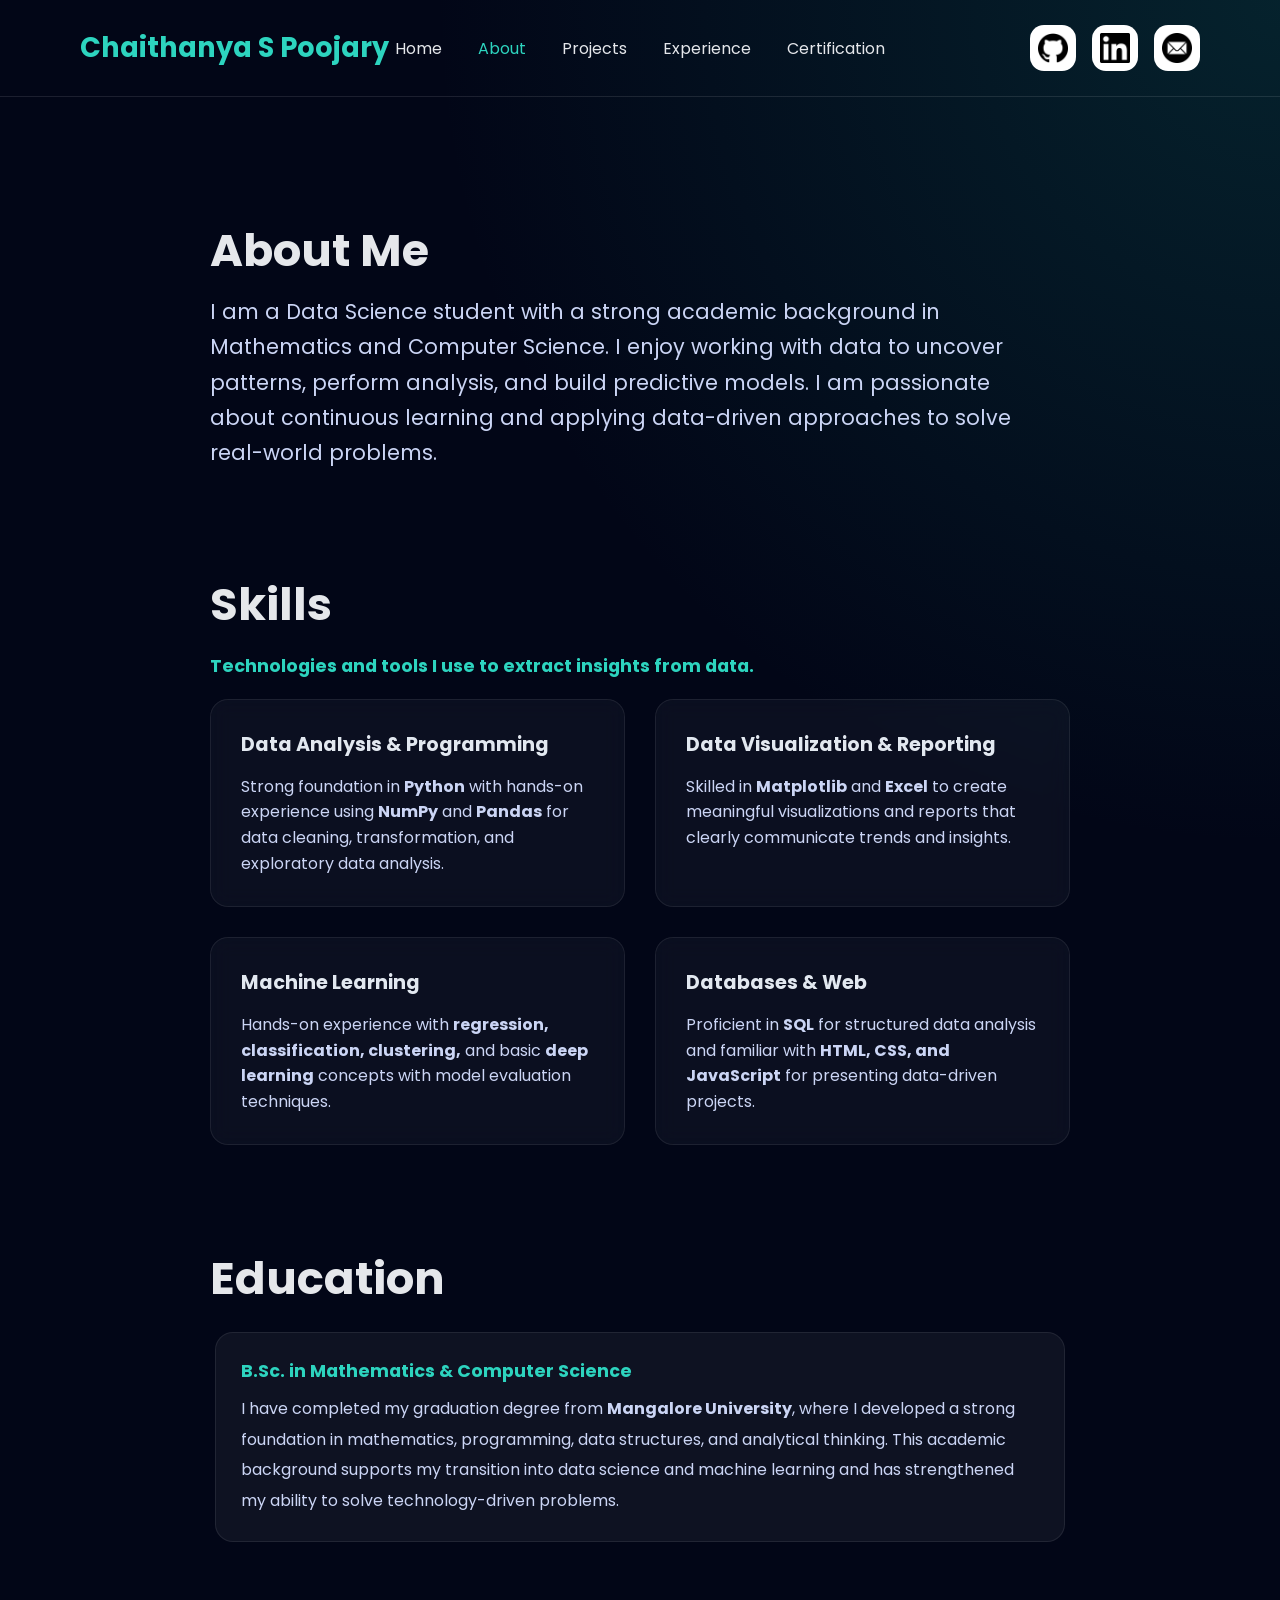
==== commit 0bf3b9da: "adding new file" ====
--- a/aboutme.html
+++ b/aboutme.html
@@ -5,41 +5,37 @@
   <meta name="viewport" content="width=device-width, initial-scale=1.0">
   <title>About Me</title>
   <link rel="stylesheet" href="./assets/css/main.css">
-
 </head>
 <body>
-    <header class="navbar">
+
+  <header class="navbar">
     <h2 class="logo"><a href="index.html">Chaithanya S Poojary</a></h2>
-    
     <nav class="header-nav">
-      <a href="./index.html" class="active">Home</a>
-      <a href="./aboutme.html">About</a>
+      <a href="./index.html">Home</a>
+      <a href="./aboutme.html" class="active">About</a>
       <a href="./project.html">Projects</a>
       <a href="./experience.html">Experience</a>
       <a href="./certifiction.html">Certification</a>
     </nav>
-
     <div class="icon-row">
-      <!-- GitHub -->
-      <a href="https://github.com/cspoojary" target="_blank" class="icon-box" title="GitHub">
-        <img src="assets/images/github.png" alt="GitHub">
-      </a>
-
-      <!-- LinkedIn -->
-      <a href="https://www.linkedin.com/in/chaithanya-s-poojary05/" target="_blank" class="icon-box" title="LinkedIn">
-        <img src="assets/images/linkedin-logo.png" alt="LinkedIn">
-      </a>
-
-      <!-- Gmail -->
-      <a href="mailto:chaithanyaspoojary05@gmail.com" class="icon-box" title="Email">
-        <img src="assets/images/email.png" alt="Email">
-      </a>
+      <a href="https://github.com/cspoojary" target="_blank" class="icon-box" title="GitHub"><img src="assets/images/github.png" alt="GitHub"></a>
+      <a href="https://www.linkedin.com/in/chaithanya-s-poojary05/" target="_blank" class="icon-box" title="LinkedIn"><img src="assets/images/linkedin-logo.png" alt="LinkedIn"></a>
+      <a href="mailto:chaithanyaspoojary05@gmail.com" class="icon-box" title="Email"><img src="assets/images/email.png" alt="Email"></a>
     </div>
+    <button class="hamburger" id="hamburger" aria-label="Toggle menu" aria-expanded="false">
+      <span></span><span></span><span></span>
+    </button>
   </header>
 
+  <nav class="mobile-menu" id="mobile-menu">
+    <a href="./index.html">Home</a>
+    <a href="./aboutme.html" class="active">About</a>
+    <a href="./project.html">Projects</a>
+    <a href="./experience.html">Experience</a>
+    <a href="./certifiction.html">Certification</a>
+  </nav>
+
   <div class="profile">
-
-    <!-- About -->
     <section class="section">
       <h2 class="section-title">About Me</h2>
       <p class="profile-text">
@@ -49,54 +45,51 @@
       </p>
     </section>
 
-    <!-- Skills -->
     <section class="section">
       <h2 class="section-title">Skills</h2>
       <p class="subtitle"><b>Technologies and tools I use to extract insights from data.</b></p>
-
       <div class="skills-container">
         <div class="skill-card">
           <h3>Data Analysis & Programming</h3>
-          <p>
-            Strong foundation in <b>Python</b> with hands-on experience using <b>NumPy</b> and
-            <b>Pandas</b> for data cleaning, transformation, and exploratory data analysis.
-          </p>
+          <p>Strong foundation in <b>Python</b> with hands-on experience using <b>NumPy</b> and <b>Pandas</b> for data cleaning, transformation, and exploratory data analysis.</p>
         </div>
-
         <div class="skill-card">
           <h3>Data Visualization & Reporting</h3>
-          <p>
-            Skilled in <b>Matplotlib</b> and <b>Excel</b> to create meaningful visualizations and reports that clearly communicate trends and insights.
-          </p>
+          <p>Skilled in <b>Matplotlib</b> and <b>Excel</b> to create meaningful visualizations and reports that clearly communicate trends and insights.</p>
         </div>
-
         <div class="skill-card">
           <h3>Machine Learning</h3>
-          <p>
-            Hands-on experience with <b>regression, classification, clustering,</b> and basic <b>deep learning</b> concepts with model evaluation techniques.
-          </p>
+          <p>Hands-on experience with <b>regression, classification, clustering,</b> and basic <b>deep learning</b> concepts with model evaluation techniques.</p>
         </div>
-
         <div class="skill-card">
           <h3>Databases & Web</h3>
-          <p>
-            Proficient in <b>SQL</b> for structured data analysis and familiar with <b>HTML, CSS, and JavaScript</b> for presenting data-driven projects.
-          </p>
+          <p>Proficient in <b>SQL</b> for structured data analysis and familiar with <b>HTML, CSS, and JavaScript</b> for presenting data-driven projects.</p>
         </div>
       </div>
     </section>
 
-    <!-- Education -->
     <section class="section">
       <h2 class="section-title">Education</h2>
       <div class="edu-card">
         <h3>B.Sc. in Mathematics & Computer Science</h3>
-        <p>
-          I have completed my graduation degree from <b>Mangalore University</b>, where I developed a strong foundation in mathematics, programming, data structures, and analytical thinking. This academic background supports my transition into data science and machine learning and has strengthened my ability to solve technology-driven problems.
-        </p>
+        <p>I have completed my graduation degree from <b>Mangalore University</b>, where I developed a strong foundation in mathematics, programming, data structures, and analytical thinking. This academic background supports my transition into data science and machine learning and has strengthened my ability to solve technology-driven problems.</p>
       </div>
     </section>
+  </div>
 
-  </div>
+  <script>
+    const btn = document.getElementById('hamburger');
+    const menu = document.getElementById('mobile-menu');
+    btn.addEventListener('click', () => {
+      const open = menu.classList.toggle('open');
+      btn.classList.toggle('open', open);
+      btn.setAttribute('aria-expanded', open);
+    });
+    menu.querySelectorAll('a').forEach(a => a.addEventListener('click', () => {
+      menu.classList.remove('open');
+      btn.classList.remove('open');
+      btn.setAttribute('aria-expanded', false);
+    }));
+  </script>
 </body>
 </html>
--- a/assets/css/main.css
+++ b/assets/css/main.css
@@ -1,9 +1,11 @@
 /* ===== Global Styles ===== */
+@import url('https://fonts.googleapis.com/css2?family=Poppins:ital,wght@0,100;0,200;0,300;0,400;0,500;0,600;0,700;0,800;0,900;1,100;1,200;1,300;1,400;1,500;1,600;1,700;1,800;1,900&display=swap');
 
 * {
   margin: 0;
   padding: 0;
-  font-family: 'Times New Roman', Times, serif;
+  font-family: 'Poppins', Times, serif;
+  box-sizing: border-box;
 }
 
 body {
@@ -12,12 +14,13 @@
   background: radial-gradient(circle at top right, #0f766e40, transparent 40%), #020617;
 }
 
-/* ===== Header part ===== */
+/* ===== Header ===== */
 .logo {
   color: #2dd4bf;
   font-size: 1.7rem;
   font-weight: bolder;
-  font-family: 'Times New Roman', Times, serif;;
+  font-family: 'Times New Roman', Times, serif;
+  flex-shrink: 0;
 }
 
 .logo a {
@@ -31,57 +34,117 @@
   align-items: center;
   padding: 25px 80px;
   border-bottom: 1px solid rgba(255, 255, 255, 0.1);
+  position: relative;
 }
 
 .header-nav {
-    display: flex;
-    gap: 36px;
-    position: absolute;
-    left: 50%;
-    transform: translateX(-50%);
-  }
-
-  .header-nav a {
-    font-size: 1.25rem;
-    color: var(--ink);
-    text-decoration: none;
-  }
-
-  /* ===== Icons Row ===== */
-  .icon-row {
-    display: flex;
-    gap: 16px;
-    justify-content: center;
-    margin: 20px 0;
-    flex-wrap: wrap;
-  }
-
-  .icon-box {
-    width: 46px;
-    height: 46px;
-    border-radius: 14px;
-    background: white;
-    border: 1px solid rgba(255, 255, 255, 0.1f);
-    display: flex;
-    align-items: center;
-    justify-content: center;
-    backdrop-filter: blur(10px);
-    transition: 0.3s ease;
-    cursor: pointer;
-  }
-
-  .icon-box img {
-    width: 70%;
-    height: 70%;
-    object-fit: contain;
-  }
-
-  .icon-box:hover {
-    transform: translateY(-5px);
-    border-color: #2dd4bf;
-    box-shadow: 0 15px 30px rgba(45, 212, 191, 0.4);
-  }
-
+  display: flex;
+  gap: 36px;
+  position: absolute;
+  left: 50%;
+  transform: translateX(-50%);
+}
+
+.header-nav a {
+  font-size: 1rem;
+  color: #e5e7eb;
+  text-decoration: none;
+  transition: color 0.2s;
+  white-space: nowrap;
+}
+
+.header-nav a:hover,
+.header-nav a.active {
+  color: #2dd4bf;
+}
+
+/* ===== Icons Row ===== */
+.icon-row {
+  display: flex;
+  gap: 16px;
+  justify-content: center;
+  flex-wrap: wrap;
+  flex-shrink: 0;
+}
+
+.icon-box {
+  width: 46px;
+  height: 46px;
+  border-radius: 14px;
+  background: white;
+  border: 1px solid rgba(255, 255, 255, 0.1);
+  display: flex;
+  align-items: center;
+  justify-content: center;
+  backdrop-filter: blur(10px);
+  transition: 0.3s ease;
+  cursor: pointer;
+}
+
+.icon-box img {
+  width: 70%;
+  height: 70%;
+  object-fit: contain;
+}
+
+.icon-box:hover {
+  transform: translateY(-5px);
+  border-color: #2dd4bf;
+  box-shadow: 0 15px 30px rgba(45, 212, 191, 0.4);
+}
+
+/* ===== Hamburger ===== */
+.hamburger {
+  display: none;
+  flex-direction: column;
+  gap: 5px;
+  cursor: pointer;
+  padding: 6px;
+  border: none;
+  background: none;
+  flex-shrink: 0;
+  z-index: 200;
+}
+
+.hamburger span {
+  display: block;
+  width: 24px;
+  height: 2px;
+  background: #e5e7eb;
+  border-radius: 2px;
+  transition: transform 0.3s, opacity 0.3s;
+}
+
+.hamburger.open span:nth-child(1) { transform: translateY(7px) rotate(45deg); }
+.hamburger.open span:nth-child(2) { opacity: 0; }
+.hamburger.open span:nth-child(3) { transform: translateY(-7px) rotate(-45deg); }
+
+/* ===== Mobile Menu ===== */
+.mobile-menu {
+  display: none;
+  flex-direction: column;
+  background: #0a1628;
+  border-bottom: 1px solid rgba(255,255,255,0.1);
+  padding: 1rem 1.5rem;
+  gap: 0;
+}
+
+.mobile-menu.open {
+  display: flex;
+}
+
+.mobile-menu a {
+  font-size: 1rem;
+  color: #e5e7eb;
+  text-decoration: none;
+  padding: 0.75rem 0;
+  border-bottom: 1px solid rgba(255,255,255,0.07);
+  transition: color 0.2s;
+}
+
+.mobile-menu a:last-child { border-bottom: none; }
+.mobile-menu a:hover,
+.mobile-menu a.active { color: #2dd4bf; }
 
 /* ===== Hero Section ===== */
 .hero {
@@ -89,7 +152,9 @@
   flex-direction: column;
   align-items: center;
   text-align: center;
-  
+  padding: clamp(3rem, 8vw, 6rem) clamp(1rem, 5vw, 2rem);
+  min-height: calc(100vh - 100px);
+  justify-content: center;
 }
 
 .tagline {
@@ -100,7 +165,7 @@
 }
 
 .hero h1 {
-  font-size: 3.5rem;
+  font-size: clamp(2rem, 5vw, 3.5rem);
   line-height: 1.2;
   margin: 20px 0;
 }
@@ -114,7 +179,7 @@
   margin: 25px 0;
   color: #cbd5f5;
   line-height: 1.6;
-  font-size: 1.1rem;
+  font-size: clamp(0.95rem, 2vw, 1.1rem);
 }
 
 /* Resume Button */
@@ -129,6 +194,7 @@
   font-weight: 600;
   text-decoration: none;
   box-shadow: 0 10px 25px rgba(45, 212, 191, 0.35);
+  transition: 0.3s ease;
 }
 
 .resume-btn:hover {
@@ -137,6 +203,9 @@
 }
 
 /* ===== Profile Section ===== */
+.profile {
+  padding: 40px 20px;
+}
 
 .section {
   max-width: 900px;
@@ -148,13 +217,13 @@
 .section-title {
   color: #e5e7eb;
   margin: 0 0 10px;
-  font-size: 2.8rem;
+  font-size: clamp(1.8rem, 4vw, 2.8rem);
 }
 
 /* ===== Profile Text ===== */
 .profile-text {
   max-width: 850px;
-  font-size: 1.3rem;
+  font-size: clamp(1rem, 2vw, 1.3rem);
   line-height: 1.7;
   color: #cbd5f5;
 }
@@ -170,7 +239,7 @@
   margin-top: 20px;
   display: grid;
   grid-template-columns: repeat(2, 1fr);
-  gap: 50px;
+  gap: 30px;
 }
 
 .skill-card {
@@ -191,7 +260,7 @@
 
 .skill-card h3 {
   margin-bottom: 15px;
-  font-size: 1.4rem;
+  font-size: 1.2rem;
   color: #e2e8f0;
 }
 
@@ -219,23 +288,28 @@
   box-shadow: 0 18px 35px rgba(45, 212, 191, 0.15);
 }
 
+.edu-card h3 {
+  color: #2dd4bf;
+  margin-bottom: 10px;
+  font-size: 1.1rem;
+}
+
 .edu-card p {
   line-height: 1.9;
   color: #cbd5f5;
 }
 
 /* ===== Heading ===== */
-.main_header{
+.main_header {
   display: flex;
   margin-bottom: 30px;
   margin-top: 20px;
   justify-content: center;
-  font-size: 3rem;
-}
-
+  font-size: clamp(1.8rem, 4vw, 3rem);
+  padding: 0 20px;
+}
 
 /* ===== Projects Grid ===== */
-
 .grid {
   display: grid;
   grid-template-columns: repeat(auto-fit, minmax(280px, 1fr));
@@ -245,52 +319,60 @@
   padding: 20px;
 }
 
-.pr_card{
-  background:#0f1a2f;padding:24px;
-  border-radius:16px;
-  border:1px solid #ffffff14;
-  transition:.3s
-}
-.pr_card:hover{
-  transform:translateY(-8px);
-  border-color:#2dd4bf;
-  box-shadow:0 18px 35px #2dd4bf26
-}
-
-.pr_card h3{margin-bottom:12px;font-size:18px}
-.pr_card p{
-  font-size:14px;line-height:1.6;
-  opacity:.85;margin-bottom:20px
-}
-
-.pr_card a{
-  display:inline-block;
-  padding:10px 16px;
-  border-radius:10px;
-  border:1px solid #2dd4bf;
-  color:#fff;text-decoration:none;
-  font-size:14px;transition:.3s
-}
-.pr_card a:hover{
-  background:#1f6feb;
-  border-color:white;
-}
-
-
+.pr_card {
+  background: #0f1a2f;
+  padding: 24px;
+  border-radius: 16px;
+  border: 1px solid #ffffff14;
+  transition: 0.3s;
+}
+
+.pr_card:hover {
+  transform: translateY(-8px);
+  border-color: #2dd4bf;
+  box-shadow: 0 18px 35px #2dd4bf26;
+}
+
+.pr_card h3 {
+  margin-bottom: 12px;
+  font-size: 18px;
+}
+
+.pr_card p {
+  font-size: 14px;
+  line-height: 1.6;
+  opacity: 0.85;
+  margin-bottom: 20px;
+}
+
+.pr_card a {
+  display: inline-block;
+  padding: 10px 16px;
+  border-radius: 10px;
+  border: 1px solid #2dd4bf;
+  color: #fff;
+  text-decoration: none;
+  font-size: 14px;
+  transition: 0.3s;
+}
+
+.pr_card a:hover {
+  background: #1f6feb;
+  border-color: white;
+}
 
 /* ===== Experience Section ===== */
-.exp_body{
-  display: grid;
-  margin: 20px auto;
-  padding: 20px;
-
-}
-
-.exp_card{
+.exp_body {
+  max-width: 960px;
+  margin: 0 auto;
+  padding: 20px clamp(1rem, 4vw, 40px);
+}
+
+.exp_card {
   margin-bottom: 15px;
-  display:flex;
-  flex-direction:column; 
-  gap: 10px; 
+  display: flex;
+  flex-direction: column;
+  gap: 10px;
 }
 
 .card {
@@ -302,7 +384,7 @@
   margin-bottom: 30px;
   transition: 0.3s ease;
   border: 1px solid rgba(255, 255, 255, 0.1);
-  width: 900px;
+  width: 100%;          /* was fixed 900px — now fluid */
 }
 
 .card:hover {
@@ -314,13 +396,12 @@
 .card h3 {
   color: #2dd4bf;
   margin: 0 0 8px;
-  font-size: 1.2rem;
+  font-size: clamp(1rem, 2vw, 1.2rem);
 }
 
 .card p {
   margin: 0 0 5px;
   opacity: 0.9;
-
 }
 
 .card span {
@@ -345,29 +426,26 @@
 
 /* ===== Certification Section ===== */
 section {
-  max-width: 900px;
-  margin: 60px auto;
-  padding: 20px;
+  max-width: 960px;
+  margin: 40px auto;
+  padding: 20px clamp(1rem, 4vw, 40px);
 }
 
 .cer_card {
-  gap: 10px;
-  align-items: center;
   background: rgba(255, 255, 255, 0.08);
-  padding: 30px;
+  padding: 24px;
   border-radius: 14px;
-  margin-bottom: 30px;
+  margin-bottom: 24px;
   transition: 0.3s ease;
   border: 1px solid rgba(255, 255, 255, 0.1);
-  width: 900px;
-}
-
-.ins_card{
+  width: 100%;          /* was fixed 900px — now fluid */
+}
+
+.ins_card {
   display: flex;
   flex-direction: row;
   align-items: center;
   gap: 20px;
-
 }
 
 .cer_card:hover {
@@ -377,8 +455,8 @@
 }
 
 .cer_card img {
-  width: 260px;
-  height: 160px;
+  width: 200px;
+  height: 130px;
   object-fit: cover;
   border-radius: 12px;
   border: 2px solid #2dd4bf;
@@ -388,7 +466,7 @@
 .cer_card h3 {
   color: #2dd4bf;
   margin: 0 0 8px;
-  font-size: 1.2rem;
+  font-size: clamp(1rem, 2vw, 1.2rem);
 }
 
 .cer_card p {
@@ -403,101 +481,86 @@
   color: #94a3b8;
 }
 
-/* ===== Responsive Design ===== */
+/* ===== RESPONSIVE ===== */
+
+/* Tablet */
+@media (max-width: 900px) {
+  .navbar {
+    padding: 20px 30px;
+  }
+
+  .header-nav {
+    gap: 20px;
+  }
+}
+
+/* Hide desktop nav, show hamburger */
 @media (max-width: 768px) {
   .navbar {
-    padding: 20px 30px;
-    flex-direction: column;
-    gap: 15px;
-  }
-
-  .profile {
-    padding: 70px 30px;
-  }
-
+    padding: 18px 20px;
+  }
+
+  .header-nav {
+    display: none;
+  }
+
+  .hamburger {
+    display: flex;
+  }
+
+  /* Hero */
+  .hero {
+    min-height: auto;
+    padding: 50px 20px;
+  }
+
+  /* Skills grid → 1 col */
   .skills-container {
     grid-template-columns: 1fr;
-  }
-
-  .section-title {
-    font-size: 2.2rem;
-  }
-
-  .hero h1 {
-    font-size: 2.5rem;
-  }
-
-  .hero {
-    height: auto;
-    padding: 50px 20px;
-    min-height: calc(100vh - 60px);
-  }
-
-  .card {
+    gap: 20px;
+  }
+
+  /* Certifications: stack image above text */
+  .ins_card {
     flex-direction: column;
-    text-align: center;
-  }
-
-  .card img {
+    align-items: flex-start;
+  }
+
+  .cer_card img {
     width: 100%;
-    max-width: 320px;
     height: 180px;
   }
 
-  section {
-    padding: 60px 30px;
+  /* Cards full width */
+  .card,
+  .cer_card {
+    padding: 20px;
+  }
+}
+
+/* Small mobile */
+@media (max-width: 480px) {
+  .logo {
+    font-size: 1.1rem;
+  }
+
+  .icon-box {
+    width: 38px;
+    height: 38px;
+    border-radius: 10px;
+  }
+
+  .skill-card {
+    padding: 20px;
   }
 
   .grid {
     grid-template-columns: 1fr;
-  }
-
-  .buttons {
-    flex-direction: column;
-    align-items: center;
-  }
-
-  button {
-    width: 100%;
-    max-width: 200px;
-  }
-}
-
-@media (max-width: 480px) {
-  .navbar {
-    padding: 15px 20px;
-  }
-
-  .logo {
-    font-size: 1rem;
-  }
-
-  .hero h1 {
-    font-size: 1.8rem;
-  }
-
-  .profile {
-    padding: 50px 20px;
-  }
-
-  .section-title {
-    font-size: 1.8rem;
-  }
-
-  .skills-container {
-    gap: 20px;
-  }
-
-  .skill-card {
-    padding: 20px;
-  }
-
-  .card {
-    padding: 15px;
-  }
-
-  .card img {
-    width: 100%;
-    height: 150px;
-  }
-}
+    padding: 10px;
+  }
+
+  .tagline {
+    font-size: 0.75rem;
+    letter-spacing: 2px;
+  }
+}
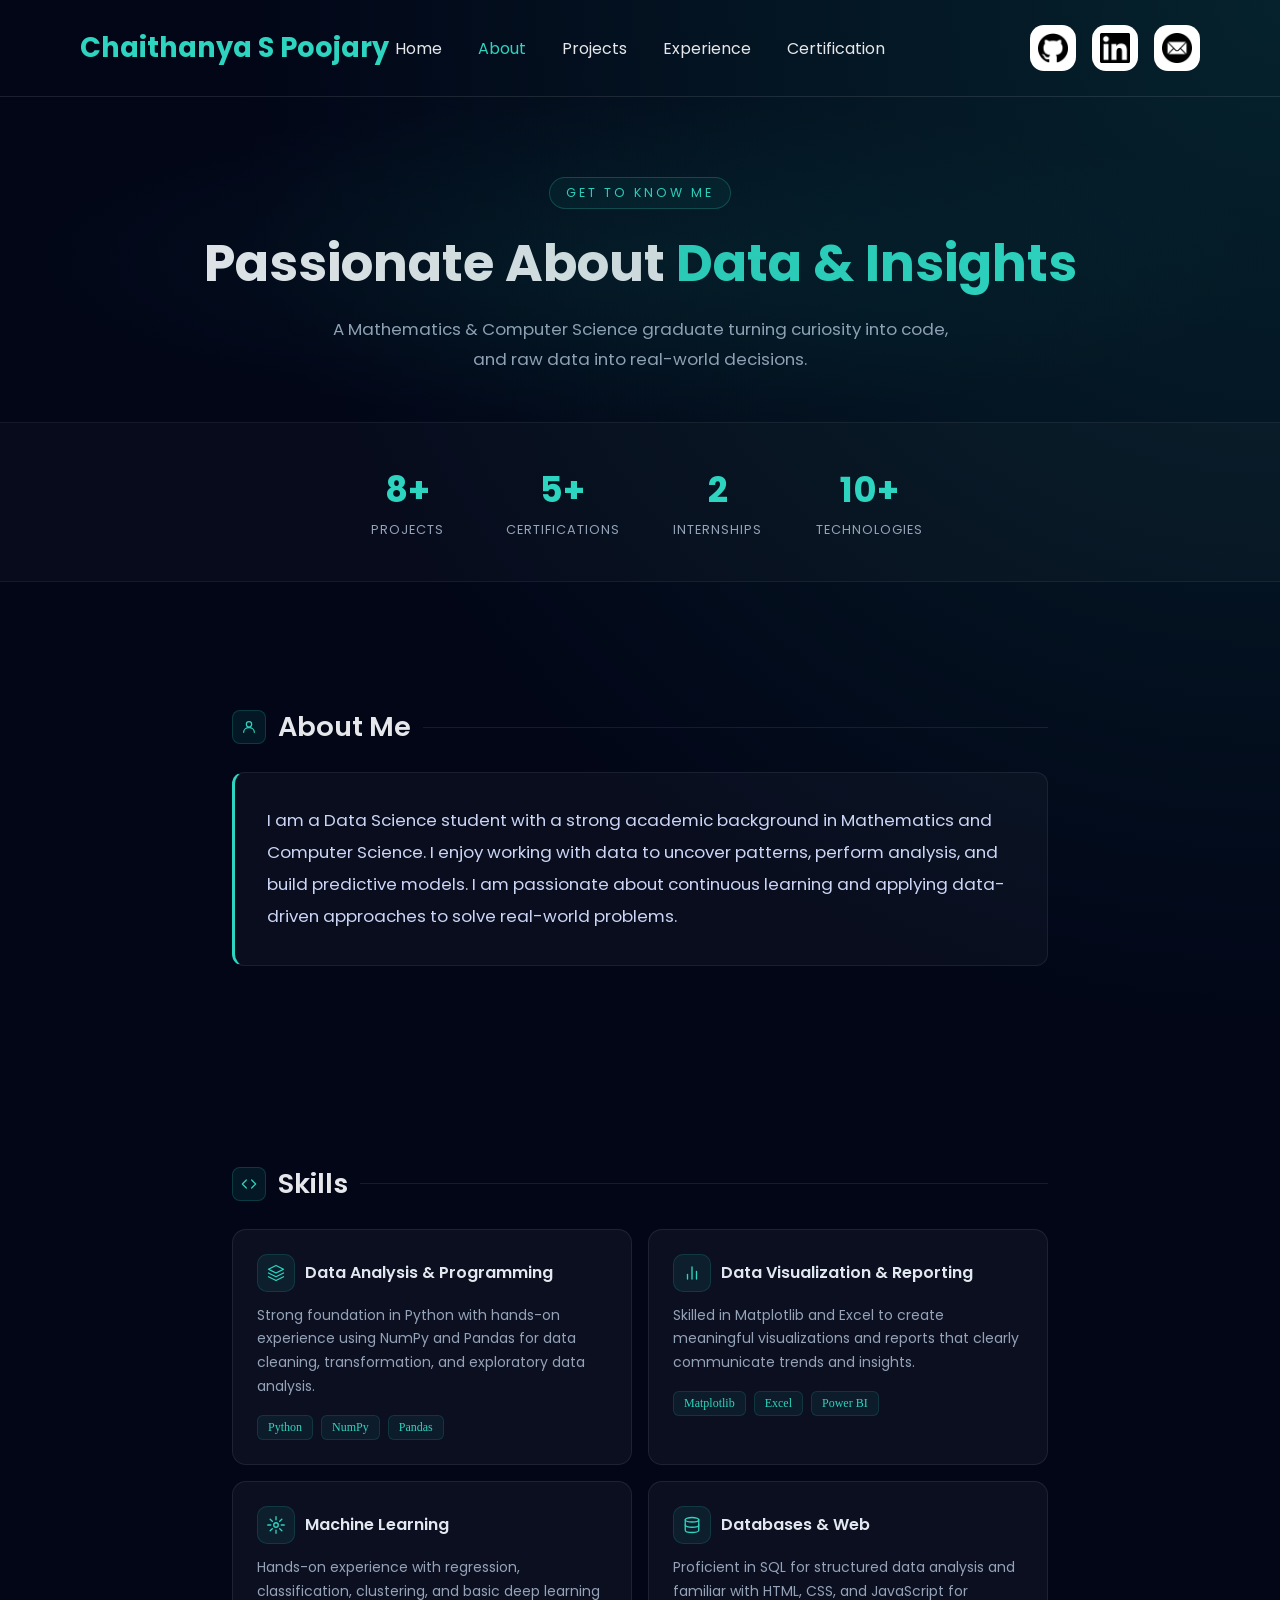
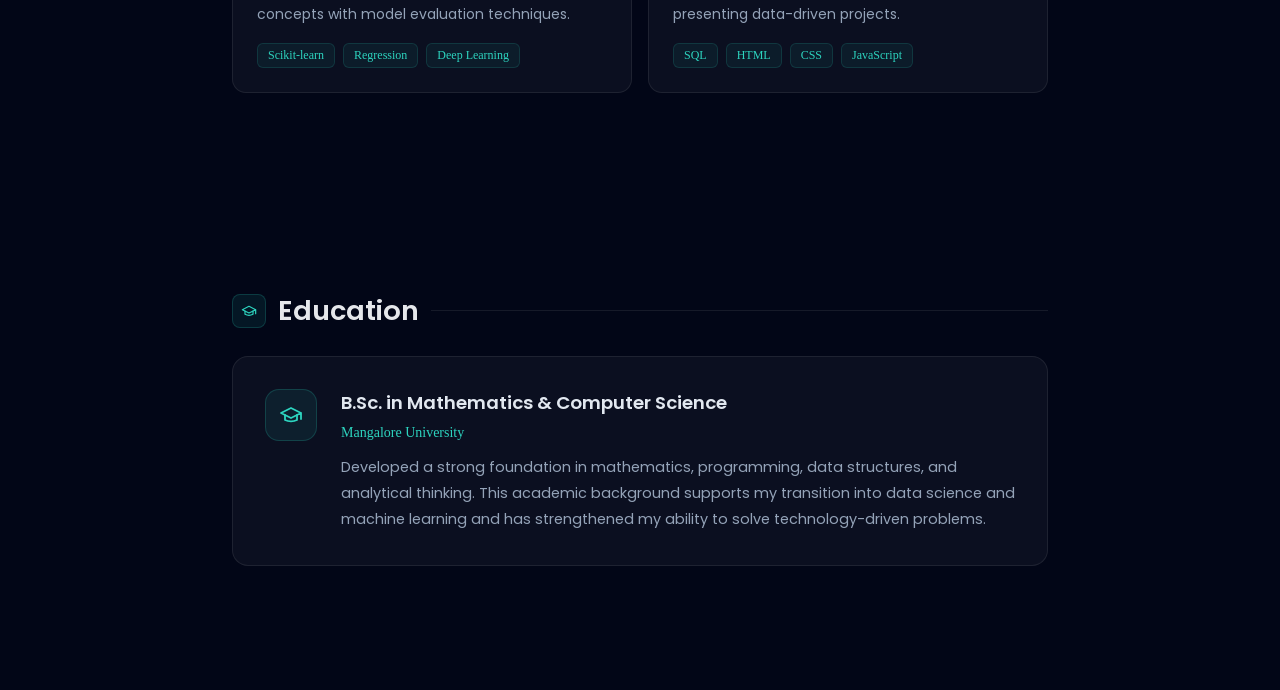
==== commit c413621a: "adding new file" ====
--- a/aboutme.html
+++ b/aboutme.html
@@ -20,7 +20,7 @@
     <div class="icon-row">
       <a href="https://github.com/cspoojary" target="_blank" class="icon-box" title="GitHub"><img src="assets/images/github.png" alt="GitHub"></a>
       <a href="https://www.linkedin.com/in/chaithanya-s-poojary05/" target="_blank" class="icon-box" title="LinkedIn"><img src="assets/images/linkedin-logo.png" alt="LinkedIn"></a>
-      <a href="mailto:chaithanyaspoojary05@gmail.com" class="icon-box" title="Email"><img src="assets/images/email.png" alt="Email"></a>
+      <a href="/cdn-cgi/l/email-protection#77141f161e031f16190e16040718181d16050e474237101a161e1b5914181a" class="icon-box" title="Email"><img src="assets/images/email.png" alt="Email"></a>
     </div>
     <button class="hamburger" id="hamburger" aria-label="Toggle menu" aria-expanded="false">
       <span></span><span></span><span></span>
@@ -35,61 +35,162 @@
     <a href="./certifiction.html">Certification</a>
   </nav>
 
-  <div class="profile">
-    <section class="section">
-      <h2 class="section-title">About Me</h2>
-      <p class="profile-text">
+  <!-- Hero Banner -->
+  <div class="about-hero">
+    <span class="about-tagline">Get to know me</span>
+    <h1>Passionate About <span>Data & Insights</span></h1>
+    <p>A Mathematics & Computer Science graduate turning curiosity into code, and raw data into real-world decisions.</p>
+  </div>
+
+  <!-- Stats Row -->
+  <div class="stats-row">
+    <div class="stat-item">
+      <span class="stat-number">8+</span>
+      <span class="stat-label">Projects</span>
+    </div>
+    <div class="stat-item">
+      <span class="stat-number">5+</span>
+      <span class="stat-label">Certifications</span>
+    </div>
+    <div class="stat-item">
+      <span class="stat-number">2</span>
+      <span class="stat-label">Internships</span>
+    </div>
+    <div class="stat-item">
+      <span class="stat-number">10+</span>
+      <span class="stat-label">Technologies</span>
+    </div>
+  </div>
+
+  <div class="about-content">
+
+    <!-- About Me -->
+    <section>
+      <h2 class="about-section-title">
+        <span class="title-icon">
+          <svg fill="none" viewBox="0 0 24 24" stroke-width="1.8" stroke-linecap="round" stroke-linejoin="round"><circle cx="12" cy="8" r="4"/><path d="M4 20c0-4 3.6-7 8-7s8 3 8 7"/></svg>
+        </span>
+        About Me
+      </h2>
+      <div class="about-text-block">
         I am a Data Science student with a strong academic background in Mathematics and Computer Science.
         I enjoy working with data to uncover patterns, perform analysis, and build predictive models.
         I am passionate about continuous learning and applying data-driven approaches to solve real-world problems.
-      </p>
+      </div>
     </section>
 
-    <section class="section">
-      <h2 class="section-title">Skills</h2>
-      <p class="subtitle"><b>Technologies and tools I use to extract insights from data.</b></p>
-      <div class="skills-container">
-        <div class="skill-card">
-          <h3>Data Analysis & Programming</h3>
-          <p>Strong foundation in <b>Python</b> with hands-on experience using <b>NumPy</b> and <b>Pandas</b> for data cleaning, transformation, and exploratory data analysis.</p>
+    <!-- Skills -->
+    <section>
+      <h2 class="about-section-title">
+        <span class="title-icon">
+          <svg fill="none" viewBox="0 0 24 24" stroke-width="1.8" stroke-linecap="round" stroke-linejoin="round"><polyline points="16 18 22 12 16 6"/><polyline points="8 6 2 12 8 18"/></svg>
+        </span>
+        Skills
+      </h2>
+      <div class="skills-grid">
+
+        <div class="skill-item">
+          <div class="skill-item-header">
+            <div class="skill-icon">
+              <svg fill="none" viewBox="0 0 24 24" stroke-width="1.8" stroke-linecap="round" stroke-linejoin="round"><path d="M12 2L2 7l10 5 10-5-10-5z"/><path d="M2 17l10 5 10-5"/><path d="M2 12l10 5 10-5"/></svg>
+            </div>
+            <h3>Data Analysis & Programming</h3>
+          </div>
+          <p>Strong foundation in Python with hands-on experience using NumPy and Pandas for data cleaning, transformation, and exploratory data analysis.</p>
+          <div class="tech-tags">
+            <span class="tag">Python</span>
+            <span class="tag">NumPy</span>
+            <span class="tag">Pandas</span>
+          </div>
         </div>
-        <div class="skill-card">
-          <h3>Data Visualization & Reporting</h3>
-          <p>Skilled in <b>Matplotlib</b> and <b>Excel</b> to create meaningful visualizations and reports that clearly communicate trends and insights.</p>
+
+        <div class="skill-item">
+          <div class="skill-item-header">
+            <div class="skill-icon">
+              <svg fill="none" viewBox="0 0 24 24" stroke-width="1.8" stroke-linecap="round" stroke-linejoin="round"><line x1="18" y1="20" x2="18" y2="10"/><line x1="12" y1="20" x2="12" y2="4"/><line x1="6" y1="20" x2="6" y2="14"/></svg>
+            </div>
+            <h3>Data Visualization & Reporting</h3>
+          </div>
+          <p>Skilled in Matplotlib and Excel to create meaningful visualizations and reports that clearly communicate trends and insights.</p>
+          <div class="tech-tags">
+            <span class="tag">Matplotlib</span>
+            <span class="tag">Excel</span>
+            <span class="tag">Power BI</span>
+          </div>
         </div>
-        <div class="skill-card">
-          <h3>Machine Learning</h3>
-          <p>Hands-on experience with <b>regression, classification, clustering,</b> and basic <b>deep learning</b> concepts with model evaluation techniques.</p>
+
+        <div class="skill-item">
+          <div class="skill-item-header">
+            <div class="skill-icon">
+              <svg fill="none" viewBox="0 0 24 24" stroke-width="1.8" stroke-linecap="round" stroke-linejoin="round"><circle cx="12" cy="12" r="3"/><path d="M12 1v4M12 19v4M4.22 4.22l2.83 2.83M16.95 16.95l2.83 2.83M1 12h4M19 12h4M4.22 19.78l2.83-2.83M16.95 7.05l2.83-2.83"/></svg>
+            </div>
+            <h3>Machine Learning</h3>
+          </div>
+          <p>Hands-on experience with regression, classification, clustering, and basic deep learning concepts with model evaluation techniques.</p>
+          <div class="tech-tags">
+            <span class="tag">Scikit-learn</span>
+            <span class="tag">Regression</span>
+            <span class="tag">Deep Learning</span>
+          </div>
         </div>
-        <div class="skill-card">
-          <h3>Databases & Web</h3>
-          <p>Proficient in <b>SQL</b> for structured data analysis and familiar with <b>HTML, CSS, and JavaScript</b> for presenting data-driven projects.</p>
+
+        <div class="skill-item">
+          <div class="skill-item-header">
+            <div class="skill-icon">
+              <svg fill="none" viewBox="0 0 24 24" stroke-width="1.8" stroke-linecap="round" stroke-linejoin="round"><ellipse cx="12" cy="5" rx="9" ry="3"/><path d="M21 12c0 1.66-4 3-9 3s-9-1.34-9-3"/><path d="M3 5v14c0 1.66 4 3 9 3s9-1.34 9-3V5"/></svg>
+            </div>
+            <h3>Databases & Web</h3>
+          </div>
+          <p>Proficient in SQL for structured data analysis and familiar with HTML, CSS, and JavaScript for presenting data-driven projects.</p>
+          <div class="tech-tags">
+            <span class="tag">SQL</span>
+            <span class="tag">HTML</span>
+            <span class="tag">CSS</span>
+            <span class="tag">JavaScript</span>
+          </div>
+        </div>
+
+      </div>
+    </section>
+
+    <!-- Education -->
+    <section>
+      <h2 class="about-section-title">
+        <span class="title-icon">
+          <svg fill="none" viewBox="0 0 24 24" stroke-width="1.8" stroke-linecap="round" stroke-linejoin="round"><path d="M22 10v6M2 10l10-5 10 5-10 5z"/><path d="M6 12v5c3.33 1.67 8.67 1.67 12 0v-5"/></svg>
+        </span>
+        Education
+      </h2>
+      <div class="edu-block">
+        <div class="edu-icon-wrap">
+          <svg fill="none" viewBox="0 0 24 24" stroke-width="1.8" stroke-linecap="round" stroke-linejoin="round"><path d="M22 10v6M2 10l10-5 10 5-10 5z"/><path d="M6 12v5c3.33 1.67 8.67 1.67 12 0v-5"/></svg>
+        </div>
+        <div class="edu-details">
+          <h3>B.Sc. in Mathematics & Computer Science</h3>
+          <p class="edu-sub">Mangalore University</p>
+          <p>Developed a strong foundation in mathematics, programming, data structures, and analytical thinking. This academic background supports my transition into data science and machine learning and has strengthened my ability to solve technology-driven problems.</p>
         </div>
       </div>
     </section>
 
-    <section class="section">
-      <h2 class="section-title">Education</h2>
-      <div class="edu-card">
-        <h3>B.Sc. in Mathematics & Computer Science</h3>
-        <p>I have completed my graduation degree from <b>Mangalore University</b>, where I developed a strong foundation in mathematics, programming, data structures, and analytical thinking. This academic background supports my transition into data science and machine learning and has strengthened my ability to solve technology-driven problems.</p>
-      </div>
-    </section>
   </div>
 
-  <script>
+  <script data-cfasync="false" src="/cdn-cgi/scripts/5c5dd728/cloudflare-static/email-decode.min.js"></script><script>
     const btn = document.getElementById('hamburger');
     const menu = document.getElementById('mobile-menu');
-    btn.addEventListener('click', () => {
+    btn.addEventListener('click', function() {
       const open = menu.classList.toggle('open');
       btn.classList.toggle('open', open);
       btn.setAttribute('aria-expanded', open);
     });
-    menu.querySelectorAll('a').forEach(a => a.addEventListener('click', () => {
-      menu.classList.remove('open');
-      btn.classList.remove('open');
-      btn.setAttribute('aria-expanded', false);
-    }));
+    menu.querySelectorAll('a').forEach(function(a) {
+      a.addEventListener('click', function() {
+        menu.classList.remove('open');
+        btn.classList.remove('open');
+        btn.setAttribute('aria-expanded', false);
+      });
+    });
   </script>
+
 </body>
 </html>
--- a/assets/css/main.css
+++ b/assets/css/main.css
@@ -197,9 +197,18 @@
   transition: 0.3s ease;
 }
 
+.resume-btn svg {
+  flex-shrink: 0;
+}
+
 .resume-btn:hover {
   transform: translateY(-3px);
   box-shadow: 0 18px 35px rgba(45, 212, 191, 0.8);
+}
+
+/* Hero social icons — desktop: hidden, mobile: shown below resume btn */
+.hero-icons {
+  display: none;
 }
 
 /* ===== Profile Section ===== */
@@ -504,6 +513,19 @@
     display: none;
   }
 
+  /* Hide social icons from navbar on mobile */
+  .navbar .icon-row {
+    display: none;
+  }
+
+  /* Show social icons below resume button in hero */
+  .hero-icons {
+    display: flex;
+    gap: 16px;
+    justify-content: center;
+    margin-top: 20px;
+  }
+
   .hamburger {
     display: flex;
   }
@@ -563,4 +585,1046 @@
     font-size: 0.75rem;
     letter-spacing: 2px;
   }
+}
+
+/* =============================================
+   ===== About Page Styles =====
+   ============================================= */
+
+/* ── About Hero Banner ── */
+.about-hero {
+  text-align: center;
+  padding: clamp(3rem, 8vw, 5rem) clamp(1rem, 5vw, 2rem) clamp(2rem, 5vw, 3rem);
+  position: relative;
+  overflow: hidden;
+}
+
+.about-hero::before {
+  content: '';
+  position: absolute;
+  inset: 0;
+  background: radial-gradient(ellipse at center, #0f766e20 0%, transparent 70%);
+  pointer-events: none;
+}
+
+.about-tagline {
+  display: inline-block;
+  font-size: 0.78rem;
+  letter-spacing: 3px;
+  color: #2dd4bf;
+  text-transform: uppercase;
+  border: 1px solid #2dd4bf40;
+  padding: 6px 16px;
+  border-radius: 999px;
+  margin-bottom: 1.5rem;
+  background: #2dd4bf0d;
+}
+
+.about-hero h1 {
+  font-size: clamp(2rem, 5vw, 3.2rem);
+  font-weight: 700;
+  line-height: 1.2;
+  margin-bottom: 1.2rem;
+}
+
+.about-hero h1 span { color: #2dd4bf; }
+
+.about-hero p {
+  max-width: 620px;
+  margin: 0 auto;
+  color: #94a3b8;
+  font-size: clamp(0.95rem, 2vw, 1.05rem);
+  line-height: 1.8;
+}
+
+/* ── Stats Row ── */
+.stats-row {
+  display: flex;
+  justify-content: center;
+  gap: clamp(1rem, 4vw, 3rem);
+  flex-wrap: wrap;
+  padding: clamp(1.5rem, 4vw, 2.5rem) clamp(1rem, 5vw, 2rem);
+  border-top: 1px solid rgba(255,255,255,0.06);
+  border-bottom: 1px solid rgba(255,255,255,0.06);
+  background: rgba(255,255,255,0.02);
+}
+
+.stat-item {
+  text-align: center;
+  min-width: 100px;
+}
+
+.stat-number {
+  font-size: clamp(1.6rem, 4vw, 2.2rem);
+  font-weight: 700;
+  color: #2dd4bf;
+  display: block;
+}
+
+.stat-label {
+  font-size: 0.8rem;
+  color: #94a3b8;
+  letter-spacing: 1px;
+  text-transform: uppercase;
+  margin-top: 4px;
+}
+
+/* ── About Content Layout ── */
+.about-content {
+  max-width: 960px;
+  margin: 0 auto;
+  padding: clamp(2rem, 5vw, 4rem) clamp(1rem, 5vw, 2rem);
+  display: flex;
+  flex-direction: column;
+  gap: clamp(3rem, 6vw, 5rem);
+}
+
+/* ── Section Titles ── */
+.about-section-title {
+  font-size: clamp(1.3rem, 3vw, 1.7rem);
+  font-weight: 600;
+  color: #e5e7eb;
+  margin-bottom: 1.5rem;
+  display: flex;
+  align-items: center;
+  gap: 12px;
+}
+
+.about-section-title::after {
+  content: '';
+  flex: 1;
+  height: 1px;
+  background: rgba(255,255,255,0.08);
+}
+
+.title-icon {
+  width: 34px;
+  height: 34px;
+  border-radius: 8px;
+  background: #2dd4bf15;
+  border: 1px solid #2dd4bf30;
+  display: flex;
+  align-items: center;
+  justify-content: center;
+  flex-shrink: 0;
+}
+
+.title-icon svg {
+  width: 16px;
+  height: 16px;
+  stroke: #2dd4bf;
+}
+
+/* ── About Me Text Block ── */
+.about-text-block {
+  background: rgba(255,255,255,0.03);
+  border: 1px solid rgba(255,255,255,0.07);
+  border-left: 3px solid #2dd4bf;
+  border-radius: 12px;
+  padding: clamp(1.2rem, 3vw, 2rem);
+  font-size: clamp(0.95rem, 2vw, 1.05rem);
+  line-height: 1.9;
+  color: #cbd5f5;
+}
+
+/* ── Skills Grid ── */
+.skills-grid {
+  display: grid;
+  grid-template-columns: repeat(2, 1fr);
+  gap: 16px;
+}
+
+.skill-item {
+  background: rgba(255, 255, 255, 0.04);
+  border: 1px solid rgba(255, 255, 255, 0.08);
+  border-radius: 14px;
+  padding: clamp(1rem, 2.5vw, 1.5rem);
+  transition: 0.3s ease;
+  display: flex;
+  flex-direction: column;
+  gap: 12px;
+}
+
+.skill-item:hover {
+  transform: translateY(-6px);
+  border-color: #2dd4bf;
+  box-shadow: 0 16px 32px rgba(45, 212, 191, 0.12);
+}
+
+.skill-item-header {
+  display: flex;
+  align-items: center;
+  gap: 10px;
+}
+
+.skill-icon {
+  width: 38px;
+  height: 38px;
+  border-radius: 10px;
+  background: #2dd4bf15;
+  border: 1px solid #2dd4bf25;
+  display: flex;
+  align-items: center;
+  justify-content: center;
+  flex-shrink: 0;
+}
+
+.skill-icon svg {
+  width: 18px;
+  height: 18px;
+  stroke: #2dd4bf;
+}
+
+.skill-item h3 {
+  font-size: clamp(0.85rem, 1.8vw, 1rem);
+  font-weight: 600;
+  color: #e2e8f0;
+}
+
+.skill-item p {
+  font-size: 0.875rem;
+  line-height: 1.7;
+  color: #94a3b8;
+}
+
+/* ── Tech Tags ── */
+.tech-tags {
+  display: flex;
+  flex-wrap: wrap;
+  gap: 8px;
+  margin-top: 4px;
+}
+
+.tag {
+  font-size: 0.75rem;
+  padding: 4px 10px;
+  border-radius: 6px;
+  background: #2dd4bf10;
+  border: 1px solid #2dd4bf25;
+  color: #2dd4bf;
+  font-weight: 500;
+}
+
+/* ── Education Card ── */
+.edu-block {
+  display: flex;
+  gap: clamp(1rem, 3vw, 1.5rem);
+  background: rgba(255,255,255,0.04);
+  border: 1px solid rgba(255,255,255,0.08);
+  border-radius: 16px;
+  padding: clamp(1.2rem, 3vw, 2rem);
+  transition: 0.3s ease;
+  align-items: flex-start;
+}
+
+.edu-block:hover {
+  border-color: #2dd4bf;
+  box-shadow: 0 16px 32px rgba(45, 212, 191, 0.1);
+  transform: translateY(-4px);
+}
+
+.edu-icon-wrap {
+  width: 52px;
+  height: 52px;
+  border-radius: 14px;
+  background: #2dd4bf15;
+  border: 1px solid #2dd4bf30;
+  display: flex;
+  align-items: center;
+  justify-content: center;
+  flex-shrink: 0;
+}
+
+.edu-icon-wrap svg {
+  width: 24px;
+  height: 24px;
+  stroke: #2dd4bf;
+}
+
+.edu-details h3 {
+  font-size: clamp(1rem, 2vw, 1.15rem);
+  font-weight: 600;
+  color: #e2e8f0;
+  margin-bottom: 4px;
+}
+
+.edu-details .edu-sub {
+  font-size: 0.875rem;
+  color: #2dd4bf;
+  margin-bottom: 10px;
+  font-weight: 500;
+}
+
+.edu-details p {
+  font-size: 0.9rem;
+  line-height: 1.8;
+  color: #94a3b8;
+}
+
+@media (max-width: 600px) {
+  .skills-grid { grid-template-columns: 1fr; }
+  .edu-block { flex-direction: column; }
+  .stats-row { gap: 1.5rem; }
+}
+
+/* =============================================
+   ===== Projects Page Styles =====
+   ============================================= */
+
+/* ── Projects Hero ── */
+.projects-hero {
+  text-align: center;
+  padding: clamp(3rem, 8vw, 5rem) clamp(1rem, 5vw, 2rem) clamp(2rem, 4vw, 3rem);
+  position: relative;
+  overflow: hidden;
+}
+
+.projects-hero::before {
+  content: '';
+  position: absolute;
+  inset: 0;
+  background: radial-gradient(ellipse at center, #0f766e20 0%, transparent 70%);
+  pointer-events: none;
+}
+
+.projects-tagline {
+  display: inline-block;
+  font-size: 0.78rem;
+  letter-spacing: 3px;
+  color: #2dd4bf;
+  text-transform: uppercase;
+  border: 1px solid #2dd4bf40;
+  padding: 6px 16px;
+  border-radius: 999px;
+  margin-bottom: 1.5rem;
+  background: #2dd4bf0d;
+}
+
+.projects-hero h1 {
+  font-size: clamp(2rem, 5vw, 3.2rem);
+  font-weight: 700;
+  line-height: 1.2;
+  margin-bottom: 1rem;
+}
+
+.projects-hero h1 span { color: #2dd4bf; }
+
+.projects-hero p {
+  max-width: 560px;
+  margin: 0 auto;
+  color: #94a3b8;
+  font-size: clamp(0.95rem, 2vw, 1.05rem);
+  line-height: 1.8;
+}
+
+/* ── Filter Tabs ── */
+.filter-bar {
+  display: flex;
+  justify-content: center;
+  flex-wrap: wrap;
+  gap: 10px;
+  padding: clamp(1rem, 3vw, 1.5rem) clamp(1rem, 5vw, 2rem);
+  border-bottom: 1px solid rgba(255,255,255,0.06);
+}
+
+.filter-btn {
+  padding: 8px 20px;
+  border-radius: 999px;
+  border: 1px solid rgba(255,255,255,0.12);
+  background: transparent;
+  color: #94a3b8;
+  font-size: 0.875rem;
+  font-family: 'Poppins', sans-serif;
+  cursor: pointer;
+  transition: 0.25s ease;
+}
+
+.filter-btn:hover { border-color: #2dd4bf; color: #2dd4bf; }
+
+.filter-btn.active {
+  background: #2dd4bf15;
+  border-color: #2dd4bf;
+  color: #2dd4bf;
+  font-weight: 600;
+}
+
+/* ── Projects Grid ── */
+.projects-grid {
+  display: grid;
+  grid-template-columns: repeat(auto-fill, minmax(min(100%, 300px), 1fr));
+  gap: 20px;
+  max-width: 1100px;
+  margin: 0 auto;
+  padding: clamp(1.5rem, 4vw, 2.5rem) clamp(1rem, 4vw, 2rem);
+}
+
+/* ── Project Card ── */
+.project-card {
+  background: #0a1628;
+  border: 1px solid rgba(255,255,255,0.08);
+  border-radius: 16px;
+  padding: clamp(1.2rem, 3vw, 1.6rem);
+  display: flex;
+  flex-direction: column;
+  gap: 14px;
+  transition: 0.3s ease;
+  position: relative;
+  overflow: hidden;
+}
+
+.project-card::before {
+  content: '';
+  position: absolute;
+  top: 0; left: 0; right: 0;
+  height: 2px;
+  background: linear-gradient(90deg, #2dd4bf, #0f766e);
+  opacity: 0;
+  transition: opacity 0.3s ease;
+}
+
+.project-card:hover {
+  transform: translateY(-8px);
+  border-color: #2dd4bf50;
+  box-shadow: 0 20px 40px rgba(45, 212, 191, 0.12);
+}
+
+.project-card:hover::before { opacity: 1; }
+
+.project-card.hidden { display: none; }
+
+/* ── Card Header ── */
+.card-header {
+  display: flex;
+  align-items: flex-start;
+  justify-content: space-between;
+  gap: 10px;
+}
+
+.card-icon {
+  width: 42px;
+  height: 42px;
+  border-radius: 11px;
+  background: #2dd4bf12;
+  border: 1px solid #2dd4bf25;
+  display: flex;
+  align-items: center;
+  justify-content: center;
+  flex-shrink: 0;
+}
+
+.card-icon svg {
+  width: 20px;
+  height: 20px;
+  stroke: #2dd4bf;
+}
+
+.category-badge {
+  font-size: 0.7rem;
+  padding: 3px 10px;
+  border-radius: 999px;
+  font-weight: 600;
+  letter-spacing: 0.5px;
+  white-space: nowrap;
+}
+
+.badge-ml     { background: #7c3aed20; color: #a78bfa; border: 1px solid #7c3aed40; }
+.badge-da     { background: #0891b220; color: #67e8f9; border: 1px solid #0891b240; }
+.badge-sql    { background: #d9770620; color: #fdba74; border: 1px solid #d9770640; }
+.badge-web    { background: #05966920; color: #6ee7b7; border: 1px solid #05966940; }
+
+.card-title {
+  font-size: clamp(0.95rem, 2vw, 1.05rem);
+  font-weight: 600;
+  color: #e2e8f0;
+  line-height: 1.4;
+}
+
+.card-desc {
+  font-size: 0.875rem;
+  line-height: 1.7;
+  color: #94a3b8;
+  flex: 1;
+}
+
+.card-tags {
+  display: flex;
+  flex-wrap: wrap;
+  gap: 6px;
+}
+
+.card-tag {
+  font-size: 0.72rem;
+  padding: 3px 9px;
+  border-radius: 6px;
+  background: #2dd4bf0d;
+  border: 1px solid #2dd4bf20;
+  color: #2dd4bf;
+  font-weight: 500;
+}
+
+.card-footer {
+  padding-top: 4px;
+  border-top: 1px solid rgba(255,255,255,0.06);
+}
+
+.github-btn {
+  display: inline-flex;
+  align-items: center;
+  gap: 8px;
+  padding: 9px 18px;
+  border-radius: 10px;
+  border: 1px solid rgba(255,255,255,0.15);
+  background: rgba(255,255,255,0.04);
+  color: #e2e8f0;
+  text-decoration: none;
+  font-size: 0.825rem;
+  font-weight: 500;
+  transition: 0.25s ease;
+}
+
+.github-btn svg {
+  width: 15px;
+  height: 15px;
+  stroke: currentColor;
+  flex-shrink: 0;
+}
+
+.github-btn:hover {
+  background: #2dd4bf15;
+  border-color: #2dd4bf;
+  color: #2dd4bf;
+}
+
+.no-results {
+  display: none;
+  text-align: center;
+  color: #94a3b8;
+  padding: 3rem;
+  grid-column: 1 / -1;
+  font-size: 1rem;
+}
+
+.no-results.visible { display: block; }
+
+/* =============================================
+   ===== Experience Page Styles =====
+   ============================================= */
+
+/* ── Experience Hero ── */
+.exp-hero {
+  text-align: center;
+  padding: clamp(3rem, 8vw, 5rem) clamp(1rem, 5vw, 2rem) clamp(2rem, 4vw, 3rem);
+  position: relative;
+  overflow: hidden;
+}
+
+.exp-hero::before {
+  content: '';
+  position: absolute;
+  inset: 0;
+  background: radial-gradient(ellipse at center, #0f766e20 0%, transparent 70%);
+  pointer-events: none;
+}
+
+.exp-tagline {
+  display: inline-block;
+  font-size: 0.78rem;
+  letter-spacing: 3px;
+  color: #2dd4bf;
+  text-transform: uppercase;
+  border: 1px solid #2dd4bf40;
+  padding: 6px 16px;
+  border-radius: 999px;
+  margin-bottom: 1.5rem;
+  background: #2dd4bf0d;
+}
+
+.exp-hero h1 {
+  font-size: clamp(2rem, 5vw, 3.2rem);
+  font-weight: 700;
+  line-height: 1.2;
+  margin-bottom: 1rem;
+}
+
+.exp-hero h1 span { color: #2dd4bf; }
+
+.exp-hero p {
+  max-width: 560px;
+  margin: 0 auto;
+  color: #94a3b8;
+  font-size: clamp(0.95rem, 2vw, 1.05rem);
+  line-height: 1.8;
+}
+
+/* ── Timeline Wrapper ── */
+.timeline-wrapper {
+  max-width: 860px;
+  margin: 0 auto;
+  padding: clamp(2rem, 5vw, 3rem) clamp(1rem, 5vw, 2rem) clamp(3rem, 6vw, 5rem);
+  position: relative;
+}
+
+.timeline-wrapper::before {
+  content: '';
+  position: absolute;
+  top: 0;
+  bottom: 0;
+  left: clamp(1rem, 5vw, 2rem);
+  width: 2px;
+  background: linear-gradient(to bottom, #2dd4bf60, #2dd4bf10);
+}
+
+.timeline-item {
+  position: relative;
+  padding-left: clamp(3rem, 8vw, 5rem);
+  margin-bottom: clamp(2.5rem, 6vw, 4rem);
+}
+
+.timeline-item:last-child { margin-bottom: 0; }
+
+.timeline-dot {
+  position: absolute;
+  left: calc(clamp(1rem, 5vw, 2rem) - 7px);
+  top: 22px;
+  width: 16px;
+  height: 16px;
+  border-radius: 50%;
+  background: #020617;
+  border: 2px solid #2dd4bf;
+  box-shadow: 0 0 0 4px #2dd4bf20;
+  z-index: 1;
+}
+
+.timeline-dot.active-dot {
+  background: #2dd4bf;
+  box-shadow: 0 0 0 5px #2dd4bf25, 0 0 14px #2dd4bf60;
+}
+
+.exp-card-new {
+  background: #0a1628;
+  border: 1px solid rgba(255,255,255,0.08);
+  border-radius: 18px;
+  overflow: hidden;
+  transition: 0.3s ease;
+}
+
+.exp-card-new:hover {
+  transform: translateY(-5px);
+  border-color: #2dd4bf50;
+  box-shadow: 0 20px 45px rgba(45, 212, 191, 0.1);
+}
+
+.card-accent {
+  height: 3px;
+  background: linear-gradient(90deg, #2dd4bf, #0f766e80);
+}
+
+.card-body { padding: clamp(1.2rem, 3vw, 2rem); }
+
+.card-top {
+  display: flex;
+  align-items: flex-start;
+  justify-content: space-between;
+  gap: 1rem;
+  margin-bottom: 1rem;
+  flex-wrap: wrap;
+}
+
+.role-info {
+  display: flex;
+  align-items: flex-start;
+  gap: 14px;
+}
+
+.role-icon {
+  width: 48px;
+  height: 48px;
+  border-radius: 12px;
+  background: #2dd4bf12;
+  border: 1px solid #2dd4bf25;
+  display: flex;
+  align-items: center;
+  justify-content: center;
+  flex-shrink: 0;
+}
+
+.role-icon svg {
+  width: 22px;
+  height: 22px;
+  stroke: #2dd4bf;
+}
+
+.role-text h3 {
+  font-size: clamp(0.95rem, 2vw, 1.1rem);
+  font-weight: 600;
+  color: #e2e8f0;
+  margin-bottom: 4px;
+  line-height: 1.4;
+}
+
+.role-text .company {
+  font-size: 0.875rem;
+  color: #2dd4bf;
+  font-weight: 500;
+}
+
+.status-badge {
+  display: inline-flex;
+  align-items: center;
+  gap: 6px;
+  font-size: 0.75rem;
+  padding: 5px 12px;
+  border-radius: 999px;
+  font-weight: 600;
+  white-space: nowrap;
+  flex-shrink: 0;
+}
+
+.badge-current {
+  background: #2dd4bf15;
+  border: 1px solid #2dd4bf40;
+  color: #2dd4bf;
+}
+
+.badge-completed {
+  background: #94a3b815;
+  border: 1px solid #94a3b830;
+  color: #94a3b8;
+}
+
+.badge-dot {
+  width: 6px;
+  height: 6px;
+  border-radius: 50%;
+  background: currentColor;
+}
+
+.badge-current .badge-dot {
+  animation: pulse-dot 1.6s ease-in-out infinite;
+}
+
+@keyframes pulse-dot {
+  0%, 100% { opacity: 1; transform: scale(1); }
+  50%       { opacity: 0.4; transform: scale(0.7); }
+}
+
+.meta-row {
+  display: flex;
+  flex-wrap: wrap;
+  gap: 16px;
+  margin-bottom: 1.4rem;
+  padding-bottom: 1.2rem;
+  border-bottom: 1px solid rgba(255,255,255,0.06);
+}
+
+.meta-chip {
+  display: inline-flex;
+  align-items: center;
+  gap: 6px;
+  font-size: 0.8rem;
+  color: #94a3b8;
+}
+
+.meta-chip svg {
+  width: 13px;
+  height: 13px;
+  stroke: #64748b;
+  flex-shrink: 0;
+}
+
+.responsibilities {
+  list-style: none;
+  padding: 0;
+  margin: 0 0 1.4rem;
+  display: flex;
+  flex-direction: column;
+  gap: 10px;
+}
+
+.responsibilities li {
+  display: flex;
+  gap: 10px;
+  align-items: flex-start;
+  font-size: clamp(0.85rem, 1.8vw, 0.925rem);
+  line-height: 1.7;
+  color: #94a3b8;
+}
+
+.responsibilities li::before {
+  content: '';
+  width: 6px;
+  height: 6px;
+  border-radius: 50%;
+  background: #2dd4bf;
+  margin-top: 8px;
+  flex-shrink: 0;
+}
+
+.exp-tags {
+  display: flex;
+  flex-wrap: wrap;
+  gap: 7px;
+  padding-top: 1.2rem;
+  border-top: 1px solid rgba(255,255,255,0.06);
+}
+
+.exp-tag {
+  font-size: 0.72rem;
+  padding: 4px 10px;
+  border-radius: 6px;
+  background: #2dd4bf0d;
+  border: 1px solid #2dd4bf20;
+  color: #2dd4bf;
+  font-weight: 500;
+}
+
+@media (max-width: 600px) {
+  .timeline-wrapper::before { left: 1rem; }
+  .card-top { flex-direction: column; }
+  .status-badge { align-self: flex-start; }
+}
+
+/* =============================================
+   ===== Certifications Page Styles =====
+   ============================================= */
+
+/* ── Certifications Hero ── */
+.cer-hero {
+  text-align: center;
+  padding: clamp(3rem, 8vw, 5rem) clamp(1rem, 5vw, 2rem) clamp(2rem, 4vw, 3rem);
+  position: relative;
+  overflow: hidden;
+}
+
+.cer-hero::before {
+  content: '';
+  position: absolute;
+  inset: 0;
+  background: radial-gradient(ellipse at center, #0f766e20 0%, transparent 70%);
+  pointer-events: none;
+}
+
+.cer-tagline {
+  display: inline-block;
+  font-size: 0.78rem;
+  letter-spacing: 3px;
+  color: #2dd4bf;
+  text-transform: uppercase;
+  border: 1px solid #2dd4bf40;
+  padding: 6px 16px;
+  border-radius: 999px;
+  margin-bottom: 1.5rem;
+  background: #2dd4bf0d;
+}
+
+.cer-hero h1 {
+  font-size: clamp(2rem, 5vw, 3.2rem);
+  font-weight: 700;
+  line-height: 1.2;
+  margin-bottom: 1rem;
+}
+
+.cer-hero h1 span { color: #2dd4bf; }
+
+.cer-hero p {
+  max-width: 560px;
+  margin: 0 auto;
+  color: #94a3b8;
+  font-size: clamp(0.95rem, 2vw, 1.05rem);
+  line-height: 1.8;
+}
+
+/* ── Stats strip ── */
+.cer-stats {
+  display: flex;
+  justify-content: center;
+  gap: clamp(2rem, 6vw, 5rem);
+  flex-wrap: wrap;
+  padding: clamp(1.2rem, 3vw, 1.8rem) clamp(1rem, 5vw, 2rem);
+  border-top: 1px solid rgba(255,255,255,0.06);
+  border-bottom: 1px solid rgba(255,255,255,0.06);
+  background: rgba(255,255,255,0.02);
+  margin-bottom: clamp(1.5rem, 4vw, 2.5rem);
+}
+
+.cer-stat { text-align: center; }
+
+.cer-stat-num {
+  display: block;
+  font-size: clamp(1.5rem, 4vw, 2rem);
+  font-weight: 700;
+  color: #2dd4bf;
+}
+
+.cer-stat-label {
+  font-size: 0.78rem;
+  color: #94a3b8;
+  letter-spacing: 1px;
+  text-transform: uppercase;
+}
+
+/* ── Grid ── */
+.cer-grid {
+  display: grid;
+  grid-template-columns: repeat(auto-fill, minmax(min(100%, 340px), 1fr));
+  gap: 20px;
+  max-width: 1100px;
+  margin: 0 auto;
+  padding: 0 clamp(1rem, 4vw, 2rem) clamp(3rem, 6vw, 5rem);
+}
+
+/* ── Certificate Card ── */
+.cer-card-new {
+  background: #0a1628;
+  border: 1px solid rgba(255,255,255,0.08);
+  border-radius: 18px;
+  overflow: hidden;
+  transition: 0.3s ease;
+  display: flex;
+  flex-direction: column;
+}
+
+.cer-card-new:hover {
+  transform: translateY(-7px);
+  border-color: #2dd4bf50;
+  box-shadow: 0 20px 45px rgba(45, 212, 191, 0.12);
+}
+
+.cer-img-wrap {
+  position: relative;
+  overflow: hidden;
+  height: 180px;
+  background: #060f1e;
+}
+
+.cer-img-wrap img {
+  width: 100%;
+  height: 100%;
+  object-fit: cover;
+  transition: transform 0.45s ease;
+}
+
+.cer-card-new:hover .cer-img-wrap img { transform: scale(1.06); }
+
+.cer-badge-overlay {
+  position: absolute;
+  top: 12px;
+  right: 12px;
+  font-size: 0.7rem;
+  padding: 4px 11px;
+  border-radius: 999px;
+  font-weight: 600;
+  letter-spacing: 0.4px;
+  backdrop-filter: blur(6px);
+}
+
+.badge-networking  { background: #7c3aed25; color: #c4b5fd; border: 1px solid #7c3aed50; }
+.badge-analytics   { background: #0891b225; color: #67e8f9; border: 1px solid #0891b250; }
+.badge-datascience { background: #2dd4bf20; color: #2dd4bf;  border: 1px solid #2dd4bf50; }
+.badge-excel       { background: #16a34a25; color: #86efac;  border: 1px solid #16a34a50; }
+.badge-simulation  { background: #d9770625; color: #fdba74;  border: 1px solid #d9770650; }
+
+.cer-year-pill {
+  position: absolute;
+  bottom: 12px;
+  left: 12px;
+  font-size: 0.72rem;
+  font-weight: 600;
+  padding: 3px 10px;
+  border-radius: 999px;
+  background: rgba(2, 6, 23, 0.75);
+  border: 1px solid rgba(255,255,255,0.15);
+  color: #e2e8f0;
+  backdrop-filter: blur(6px);
+}
+
+.cer-content {
+  padding: clamp(1rem, 2.5vw, 1.4rem);
+  display: flex;
+  flex-direction: column;
+  gap: 10px;
+  flex: 1;
+}
+
+.cer-content h3 {
+  font-size: clamp(0.9rem, 2vw, 1rem);
+  font-weight: 600;
+  color: #e2e8f0;
+  line-height: 1.4;
+}
+
+.issuer-chip {
+  display: inline-flex;
+  align-items: center;
+  gap: 6px;
+  font-size: 0.8rem;
+  color: #94a3b8;
+  background: rgba(255,255,255,0.04);
+  border: 1px solid rgba(255,255,255,0.08);
+  padding: 5px 12px;
+  border-radius: 8px;
+  width: fit-content;
+}
+
+.issuer-chip svg {
+  width: 13px;
+  height: 13px;
+  stroke: #64748b;
+  flex-shrink: 0;
+}
+
+.cer-divider {
+  height: 1px;
+  background: rgba(255,255,255,0.06);
+  margin: 2px 0;
+}
+
+.cer-tags {
+  display: flex;
+  flex-wrap: wrap;
+  gap: 6px;
+}
+
+.cer-tag {
+  font-size: 0.7rem;
+  padding: 3px 9px;
+  border-radius: 6px;
+  background: #2dd4bf0d;
+  border: 1px solid #2dd4bf20;
+  color: #2dd4bf;
+  font-weight: 500;
+}
+
+/* View Certificate button */
+.cer-view-btn {
+  display: inline-flex;
+  align-items: center;
+  gap: 8px;
+  padding: 9px 16px;
+  border-radius: 10px;
+  border: 1px solid rgba(255,255,255,0.12);
+  background: rgba(255,255,255,0.04);
+  color: #e2e8f0;
+  text-decoration: none;
+  font-size: 0.825rem;
+  font-weight: 500;
+  transition: 0.25s ease;
+  margin-top: 4px;
+}
+
+.cer-view-btn svg {
+  width: 14px;
+  height: 14px;
+  stroke: currentColor;
+  flex-shrink: 0;
+}
+
+.cer-view-btn:hover {
+  background: #2dd4bf15;
+  border-color: #2dd4bf;
+  color: #2dd4bf;
+}
+
+@media (max-width: 480px) {
+  .cer-img-wrap { height: 150px; }
 }
